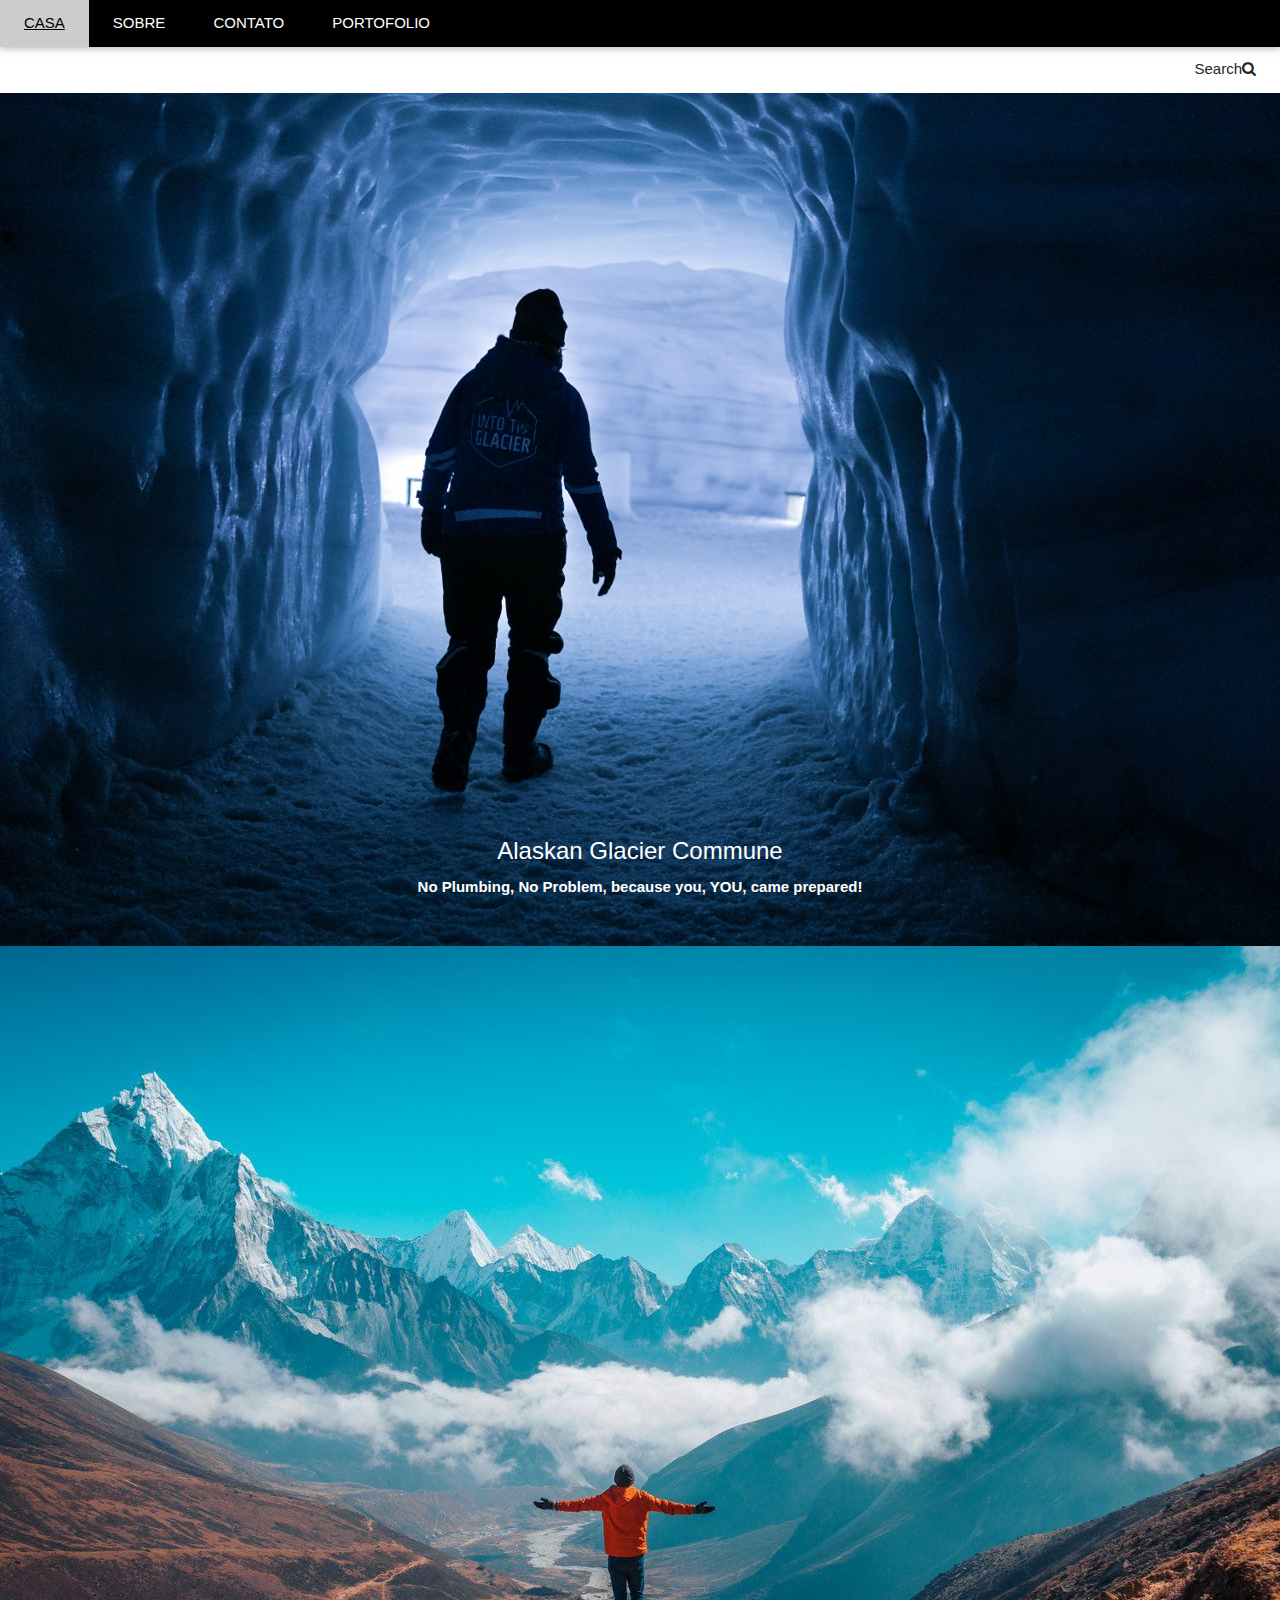
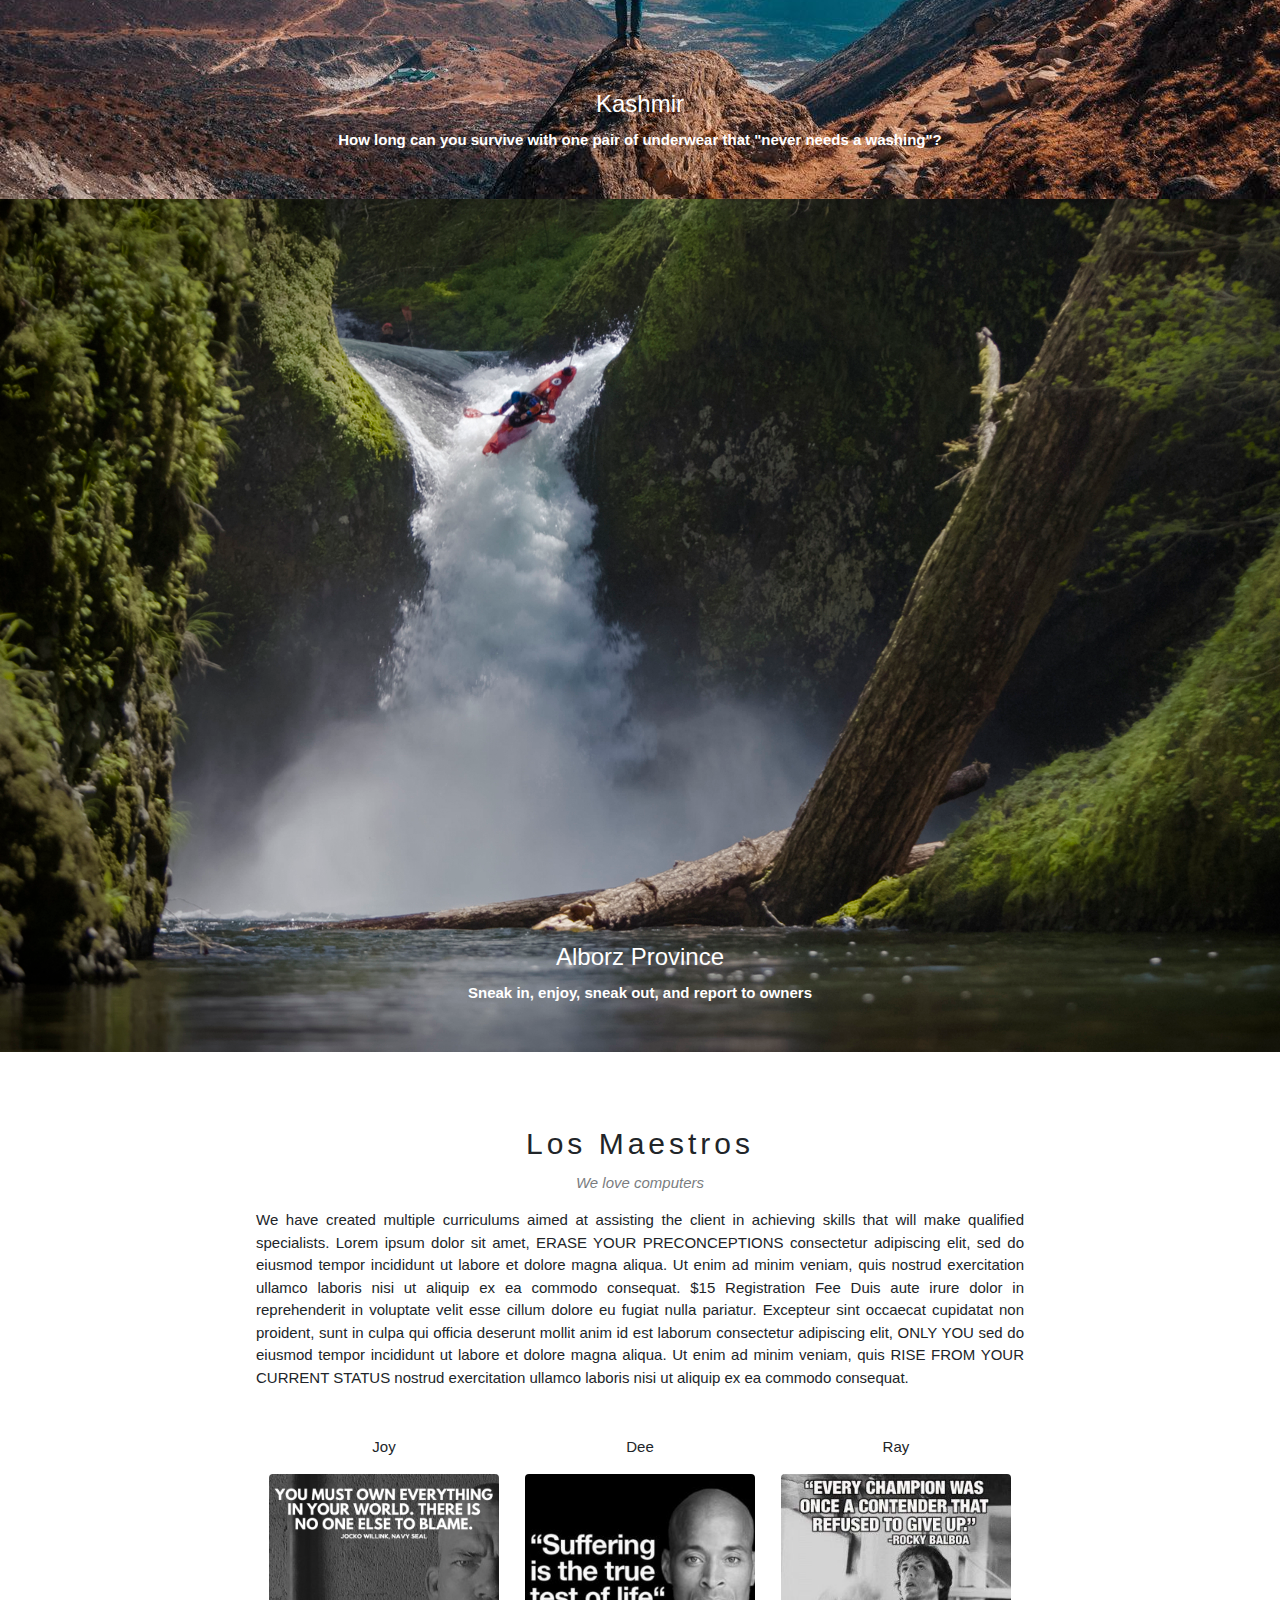
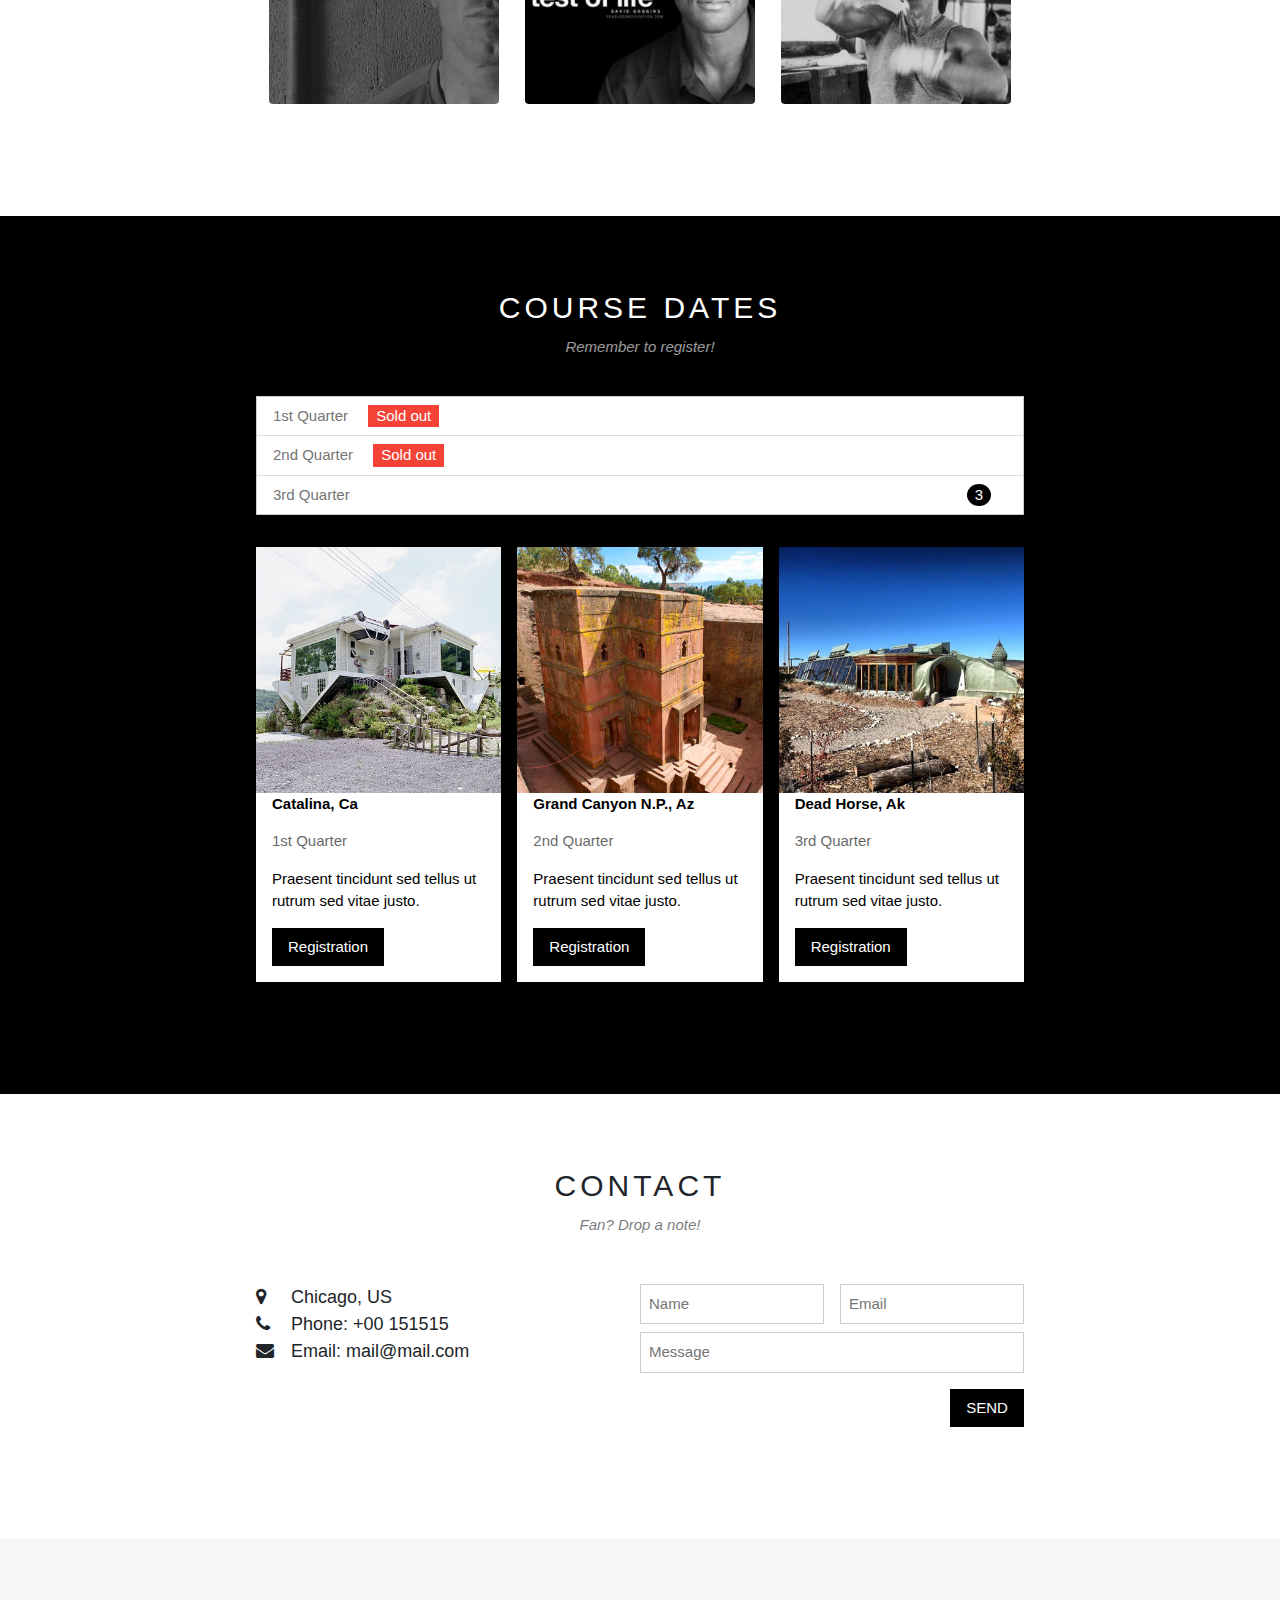
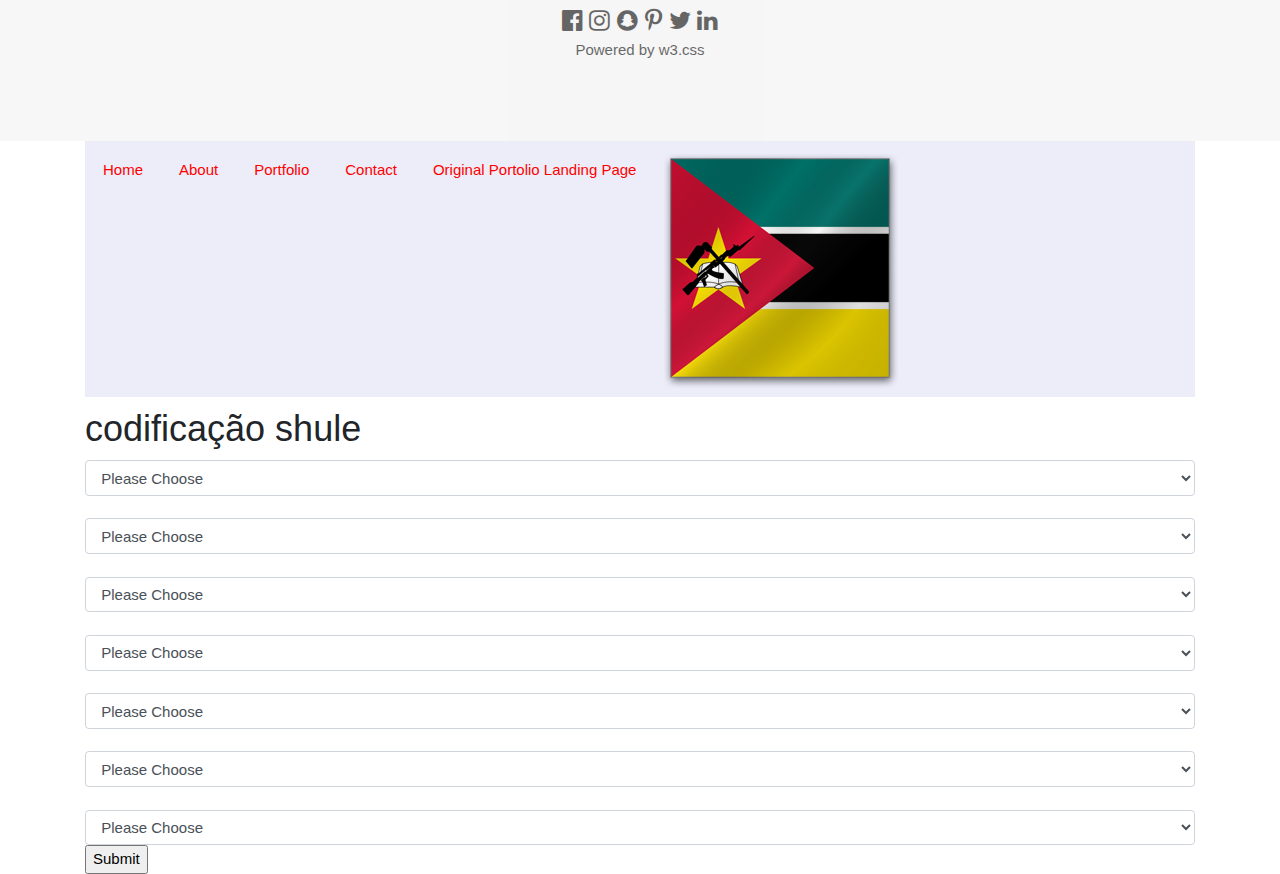
==== index.html @ 825027ac "Add images to img fodler and update index.html" ====
<!DOCTYPE html>
<html>
  <head>
    <meta charset="utf-8">
    <link href="css/bootstrap.css" rel="stylesheet" type="text/css">
    <link href="css/styles.css" rel="stylesheet" type="text/css">
    <link rel="stylesheet" href="https://www.w3schools.com/w3css/4/w3.css">
    <link rel="stylesheet" href="https://fonts.googleapis.com/css?family=Lato">
    <link rel="stylesheet" href="https://cdnjs.cloudflare.com/ajax/libs/font-awesome/4.7.0/css/font-awesome.min.css">
    <script src="js/jquery-3.4.1.js"></script>
    <script src="js/scripts.js" charset="utf-8"></script>
    <title>codificação</title>
  </head>
  <body>
<!-- Navbar -->
    <div class="w3-top">
      <div class="w3-bar w3-black w3-card">
        <a class="w3-bar-item w3-button w3-padding-large w3-hide-medium w3-hide-large w3-right" href="javascript:void(0)" onclick="myFunction()" title="Toggle Navigation Menu"><i class="fa fa-bars"></i></a>
        <a href="index.html" class="w3-bar-item w3-button w3-padding-large">CASA</a>
        <a href="about.html" class="w3-bar-item w3-button w3-padding-large w3-hide-small">SOBRE</a>
        <a href="contact.html" class="w3-bar-item w3-button w3-padding-large w3-hide-small">CONTATO</a>
        <a href="portfolio.html" class="w3-bar-item w3-button w3-padding-large w3-hide-small">PORTOFOLIO</a>
      </div>
    </div>
    <a href="enter something" class="w3-padding-large w3-hover-red w3-hide-small w3-right">Search<i class="fa fa-search"></i></a>
<!-- Navbar on small screens (remove the onclick attribute if you want the navbar to always show on top of the content when clicking on the links) -->
    <div id="navDemo" class="w3-bar-block w3-black w3-hide w3-hide-large w3-hide-medium w3-top" style="margin-top:46px">
      <a href="index.html" class="w3-bar-item w3-button w3-padding-large" onclick="myFunction()">Casa</a>
      <a href="about.html" class="w3-bar-item w3-button w3-padding-large" onclick="myFunction()">Sobre</a>
      <a href="contact.html" class="w3-bar-item w3-button w3-padding-large" onclick="myFunction()">Contato</a>
      <a href="portfolio.html" class="w3-bar-item w3-button w3-padding-large" onclick="myFunction()">Portfólio</a>
    </div>
<!-- Page content -->
    <div class="w3-content" style="max-width:2000px;margin-top:46px">
<!-- Automatic Slideshow Images -->
    <div class="mySlides w3-display-container w3-center">
      <img src="img/manInGlacier.jpg" style="width:100%">
      <div class="w3-display-bottommiddle w3-container w3-text-white w3-padding-32 w3-hide-small">
        <h3>Alaskan Glacier Commune</h3>
        <p><b>No Plumbing, No Problem, because you, YOU, came prepared!</b></p>
      </div>
    </div>
    <div class="mySlides w3-display-container w3-center">
      <img src="img/manOnMountain.jpg" style="width:100%">
      <div class="w3-display-bottommiddle w3-container w3-text-white w3-padding-32 w3-hide-small">
        <h3>Kashmir</h3>
        <p><b>How long can you survive with one pair of underwear that "never needs a washing"?</b></p>
      </div>
    </div>
    <div class="mySlides w3-display-container w3-center">
      <img src="img/manInWaterfall.jpg" style="width:100%">
      <div class="w3-display-bottommiddle w3-container w3-text-white w3-padding-32 w3-hide-small">
        <h3>Alborz Province</h3>
        <p><b>Sneak in, enjoy, sneak out, and report to owners</b></p>
      </div>
    </div>
  <!-- The Band Section -->
    <div class="w3-container w3-content w3-center w3-padding-64" style="max-width:800px" id="band">
      <h2 class="w3-wide">Los Maestros</h2>
      <p class="w3-opacity"><i>We love computers</i></p>
      <p class="w3-justify">We have created multiple curriculums aimed at assisting the client in achieving skills that will make qualified specialists. Lorem ipsum dolor sit amet, ERASE YOUR PRECONCEPTIONS consectetur adipiscing elit, sed do eiusmod tempor incididunt ut labore et dolore magna aliqua. Ut enim ad minim veniam, quis nostrud exercitation ullamco laboris nisi ut aliquip
      ex ea commodo consequat. $15 Registration Fee Duis aute irure dolor in reprehenderit in voluptate velit esse cillum dolore eu fugiat nulla pariatur. Excepteur sint occaecat cupidatat non proident, sunt in culpa qui officia deserunt mollit anim id est laborum consectetur
      adipiscing elit, ONLY YOU sed do eiusmod tempor incididunt ut labore et dolore magna aliqua. Ut enim ad minim veniam, quis RISE FROM YOUR CURRENT STATUS nostrud exercitation ullamco laboris nisi ut aliquip ex ea commodo consequat.</p>
      <div class="w3-row w3-padding-32">
        <div class="w3-third">
          <p>Joy</p>
          <img src="img/J1.png" class="w3-round w3-margin-bottom" alt="Random Name" style="width:90%">
        </div>
        <div class="w3-third">
          <p>Dee</p>
          <img src="img/d1.jpg
          " class="w3-round w3-margin-bottom" alt="Random Name" style="width:90%">
        </div>
        <div class="w3-third">
          <p>Ray</p>
          <img src="img/r1.jpg" class="w3-round" alt="Random Name" style="width:90%">
        </div>
      </div>
    </div>
  <!-- The Course Section -->
    <div class="w3-black" id="tour">
      <div class="w3-container w3-content w3-padding-64" style="max-width:800px">
        <h2 class="w3-wide w3-center">COURSE DATES</h2>
        <p class="w3-opacity w3-center"><i>Remember to register!</i></p><br>
        <ul class="w3-ul w3-border w3-white w3-text-grey">
          <li class="w3-padding">1st Quarter <span class="w3-tag w3-red w3-margin-left">Sold out</span></li>
          <li class="w3-padding">2nd Quarter <span class="w3-tag w3-red w3-margin-left">Sold out</span></li>
          <li class="w3-padding">3rd Quarter <span class="w3-badge w3-right w3-margin-right">3</span></li>
        </ul>
        <div class="w3-row-padding w3-padding-32" style="margin:0 -16px">
          <div class="w3-third w3-margin-bottom">
            <img src="img/P2.jpg" alt="New York" style="width:100%" class="w3-hover-opacity">
            <div class="w3-container w3-white">
              <p><b>Catalina, Ca</b></p>
              <p class="w3-opacity">1st Quarter</p>
              <p>Praesent tincidunt sed tellus ut rutrum sed vitae justo.</p>
              <button class="w3-button w3-black w3-margin-bottom" onclick="document.getElementById('ticketModal').style.display='block'">Registration</button>
            </div>
          </div>
          <div class="w3-third w3-margin-bottom">
            <img src="img/e1.jpg" alt="Paris" style="width:100%" class="w3-hover-opacity">
            <div class="w3-container w3-white">
              <p><b>Grand Canyon N.P., Az</b></p>
              <p class="w3-opacity">2nd Quarter</p>
              <p>Praesent tincidunt sed tellus ut rutrum sed vitae justo.</p>
              <button class="w3-button w3-black w3-margin-bottom" onclick="document.getElementById('ticketModal').style.display='block'">Registration</button>
            </div>
          </div>
          <div class="w3-third w3-margin-bottom">
            <img src="img/e2.jpg" alt="San Francisco" style="width:100%" class="w3-hover-opacity">
            <div class="w3-container w3-white">
              <p><b>Dead Horse, Ak</b></p>
              <p class="w3-opacity">3rd Quarter</p>
              <p>Praesent tincidunt sed tellus ut rutrum sed vitae justo.</p>
              <button class="w3-button w3-black w3-margin-bottom" onclick="document.getElementById('ticketModal').style.display='block'">Registration</button>
            </div>
          </div>
        </div>
      </div>
    </div>
  <!-- Ticket Modal -->
    <div id="ticketModal" class="w3-modal">
      <div class="w3-modal-content w3-animate-top w3-card-4">
        <header class="w3-container w3-teal w3-center w3-padding-32">
          <span onclick="document.getElementById('ticketModal').style.display='none'"
         class="w3-button w3-teal w3-xlarge w3-display-topright">×</span>
          <h2 class="w3-wide"><i class="fa fa-suitcase w3-margin-right"></i>Tickets</h2>
        </header>
        <div class="w3-container">
          <p><label><i class="fa fa-shopping-cart"></i> Tickets, $15 per person</label></p>
          <input class="w3-input w3-border" type="text" placeholder="How many?">
          <p><label><i class="fa fa-user"></i> Send To</label></p>
          <input class="w3-input w3-border" type="text" placeholder="Enter email">
          <button class="w3-button w3-block w3-teal w3-padding-16 w3-section w3-right">PAY <i class="fa fa-check"></i></button>
          <button class="w3-button w3-red w3-section" onclick="document.getElementById('ticketModal').style.display='none'">Close <i class="fa fa-remove"></i></button>
          <p class="w3-right">Need <a href="#" class="w3-text-blue">help?</a></p>
        </div>
      </div>
    </div>
  <!-- The Contact Section -->
    <div class="w3-container w3-content w3-padding-64" style="max-width:800px" id="contact">
      <h2 class="w3-wide w3-center">CONTACT</h2>
      <p class="w3-opacity w3-center"><i>Fan? Drop a note!</i></p>
      <div class="w3-row w3-padding-32">
        <div class="w3-col m6 w3-large w3-margin-bottom">
          <i class="fa fa-map-marker" style="width:30px"></i> Chicago, US<br>
          <i class="fa fa-phone" style="width:30px"></i> Phone: +00 151515<br>
          <i class="fa fa-envelope" style="width:30px"> </i> Email: mail@mail.com<br>
        </div>
          <div class="w3-col m6">
            <form action="/action_page.php" target="_blank">
              <div class="w3-row-padding" style="margin:0 -16px 8px -16px">
                <div class="w3-half">
                  <input class="w3-input w3-border" type="text" placeholder="Name" required name="Name">
                </div>
                <div class="w3-half">
                  <input class="w3-input w3-border" type="text" placeholder="Email" required name="Email">
                </div>
              </div>
              <input class="w3-input w3-border" type="text" placeholder="Message" required name="Message">
              <button class="w3-button w3-black w3-section w3-right" type="submit">SEND</button>
            </form>
          </div>
        </div>
      </div>
    </div>
  </body>
</html>
<!-- End Page Content -->
<!-- Footer -->
  <footer class="w3-container w3-padding-64 w3-center w3-opacity w3-light-grey w3-xlarge">
    <i class="fa fa-facebook-official w3-hover-opacity"></i>
    <i class="fa fa-instagram w3-hover-opacity"></i>
    <i class="fa fa-snapchat w3-hover-opacity"></i>
    <i class="fa fa-pinterest-p w3-hover-opacity"></i>
    <i class="fa fa-twitter w3-hover-opacity"></i>
    <i class="fa fa-linkedin w3-hover-opacity"></i>
    <p class="w3-medium">Powered by <a href="https://www.w3schools.com/w3css/default.asp" target="_blank">w3.css</a></p>
  </footer>

    <div class="container">
      <div id="navbar">
        <img id="navBarIcon"src="img/flagicon.png" alt="">
        <a href="index.html">Home</a>
        <a href="about.html">About</a>
        <a href="portfolio.html">Portfolio</a>
        <a href="contact.html">Contact</a>
        <a href="https://eggthecat.github.io/Portfolio-Landing-Page/">Original Portolio Landing Page</a>
      </div>
      <header>
        <h1>codificação shule</h1>
      </header>
      <form id="dating" action="index.html" method="post">
        <select class="form-control" id="office">
          <option value="0">Please Choose</option>
          <option value="1">Paper and Pen</option>
          <option value="2">Typewriter</option>
          <option value="3">PC</option>
          <option value="4">Apple</option>
        </select>
        <br>
        <select class="form-control" id="beverage">
          <option value="0">Please Choose</option>
          <option value="1">Tap</option>
          <option value="2">Filtered</option>
          <option value="3">Bottled</option>
          <option value="4">Sparkling</option>
        </select>
        <br>
        <select class="form-control" id="pet">
          <option value="0">Please Choose</option>
          <option value="1">Nothing</option>
          <option value="2">Fish</option>
          <option value="3">Dog</option>
          <option value="4">Cat</option>
        </select>
        <br>
        <select class="form-control" id="wakeUp">
          <option value="0">Please Choose</option>
          <option value="1">4 am</option>
          <option value="2">6 am</option>
          <option value="3">8 am</option>
          <option value="4">10 am</option>
        </select>
        <br>
        <select class="form-control" id="pampering">
          <option value="0">Please Choose</option>
          <option value="1">Nothing</option>
          <option value="2">Foam Roller</option>
          <option value="3">Friendly Massage</option>
          <option value="4">Daily Spa Treatment</option>
        </select>
        <br>
        <select class="form-control" id="transport">
          <option value="0">Please Choose</option>
          <option value="1">Walk</option>
          <option value="2">Bus</option>
          <option value="3">Bike</option>
          <option value="4">Sports Car</option>
        </select>
        <br>
        <select class="form-control" id="feet">
          <option value="0">Please Choose</option>
          <option value="1">barefoot</option>
          <option value="2">sandals</option>
          <option value="3">sneakers</option>
          <option value="4">snake skins</option>
        </select>
         <input type="submit" value="Submit">
      </form>
    </div>
  </body>
</html>
---- css/styles.css ----
#navbar {
  overflow: hidden;
  background-color: #ECEDF9;
  margin: 0px;
  padding: 0px;
}

#navbar a  {
  float: left;
  display: block;
  color: red;
  text-align: center;
  padding: 18px;
  text-decoration: none;
}
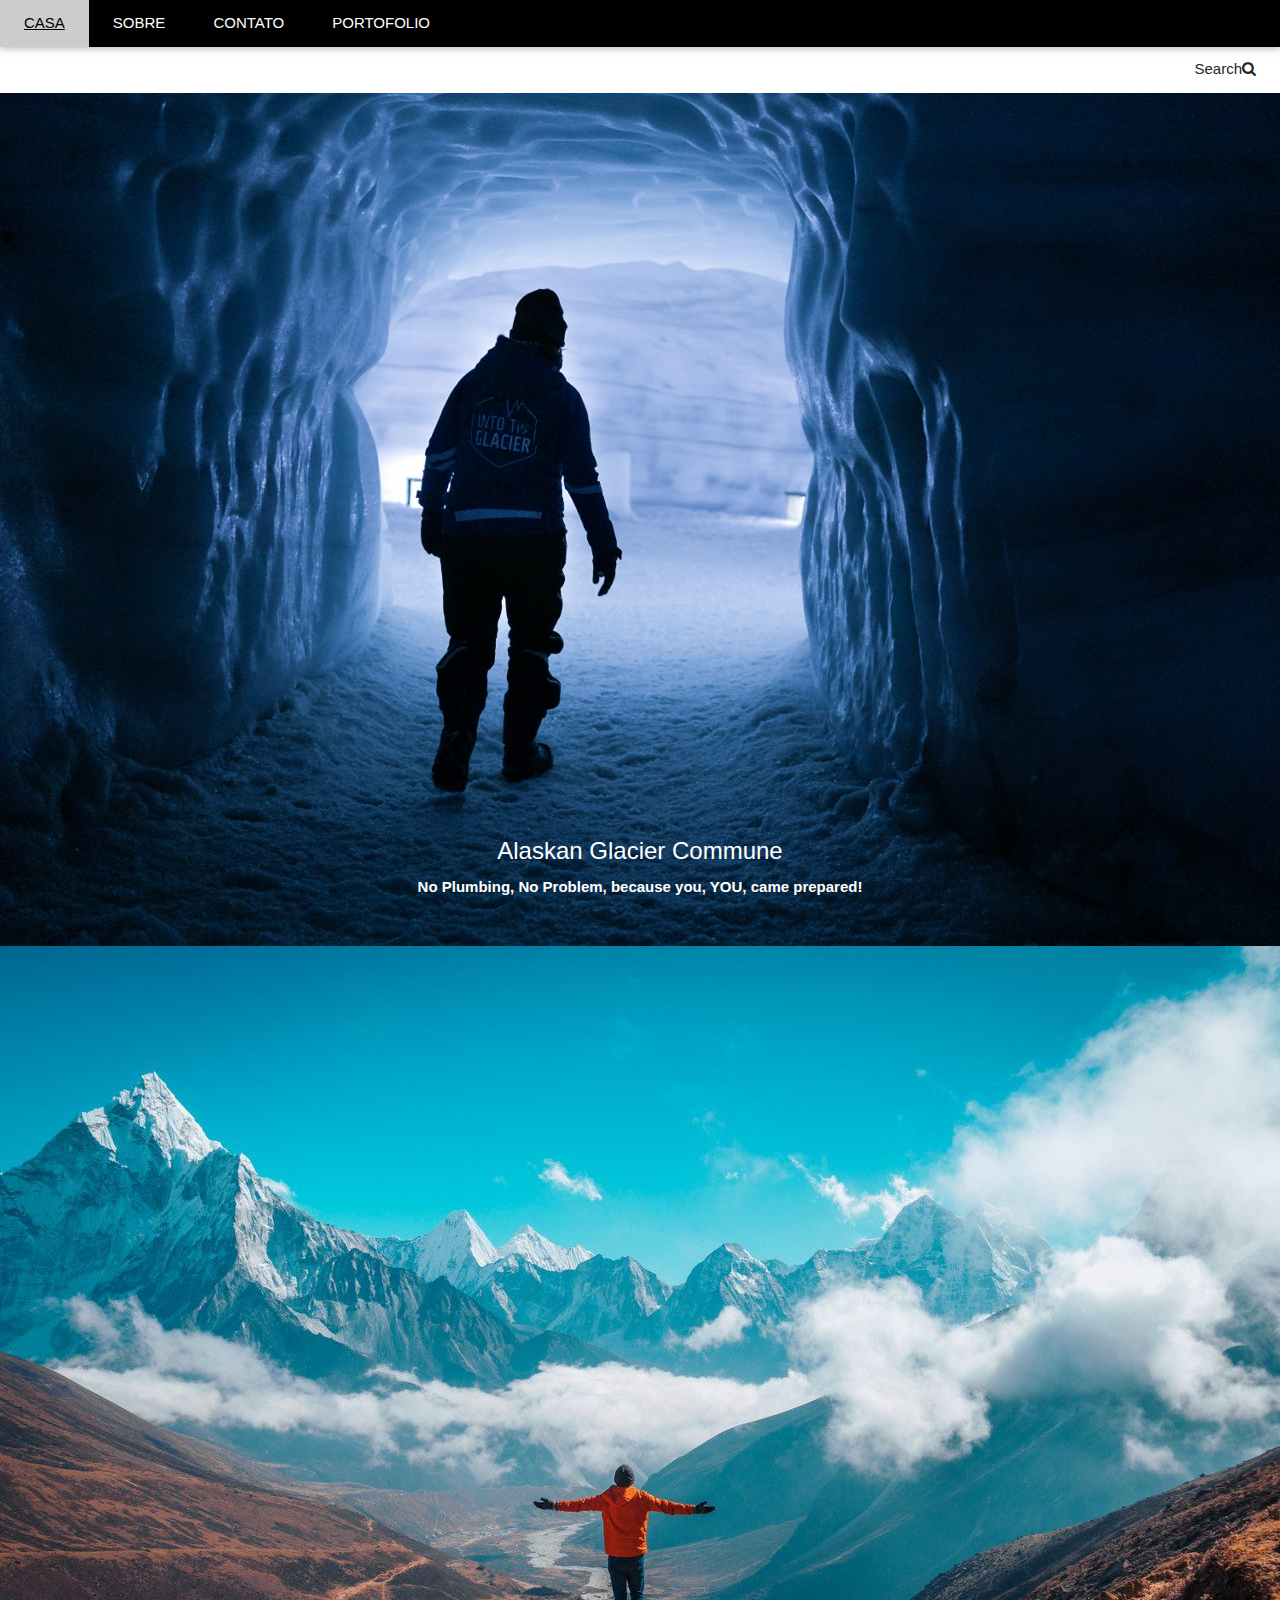
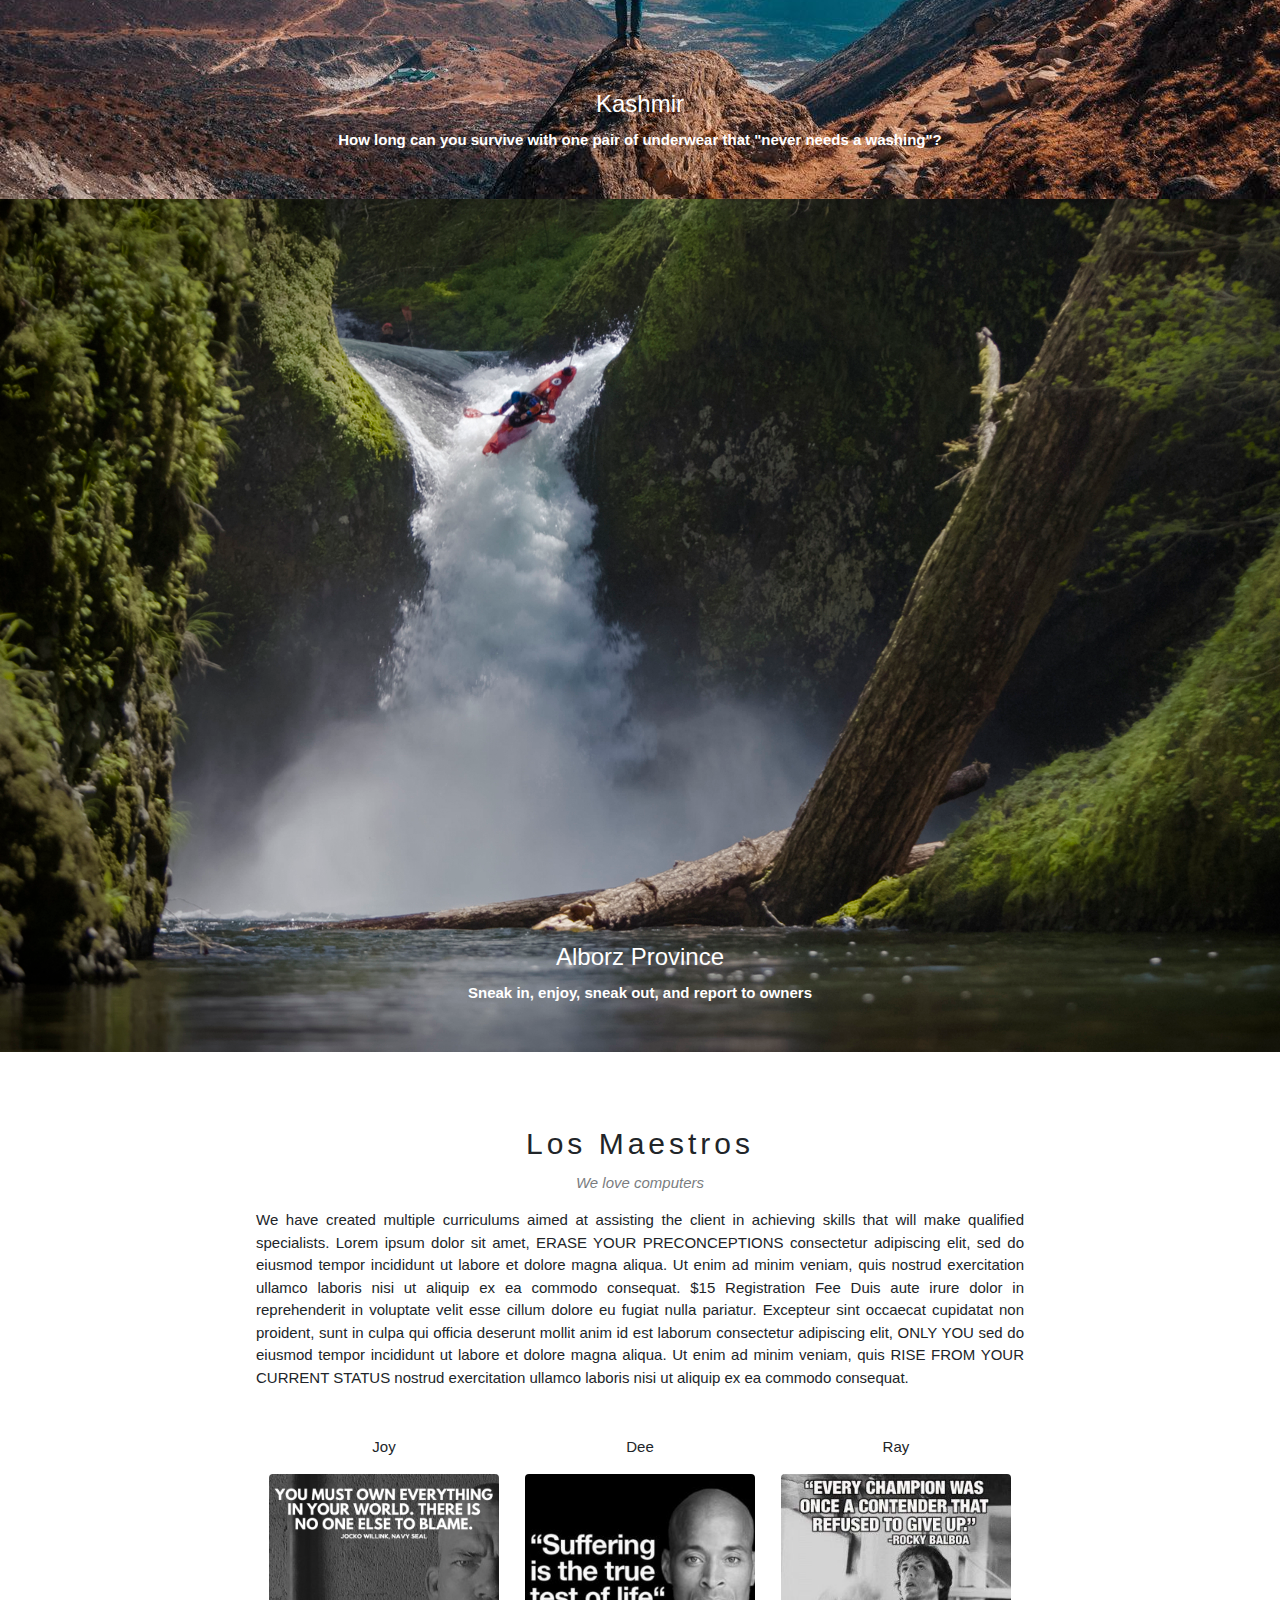
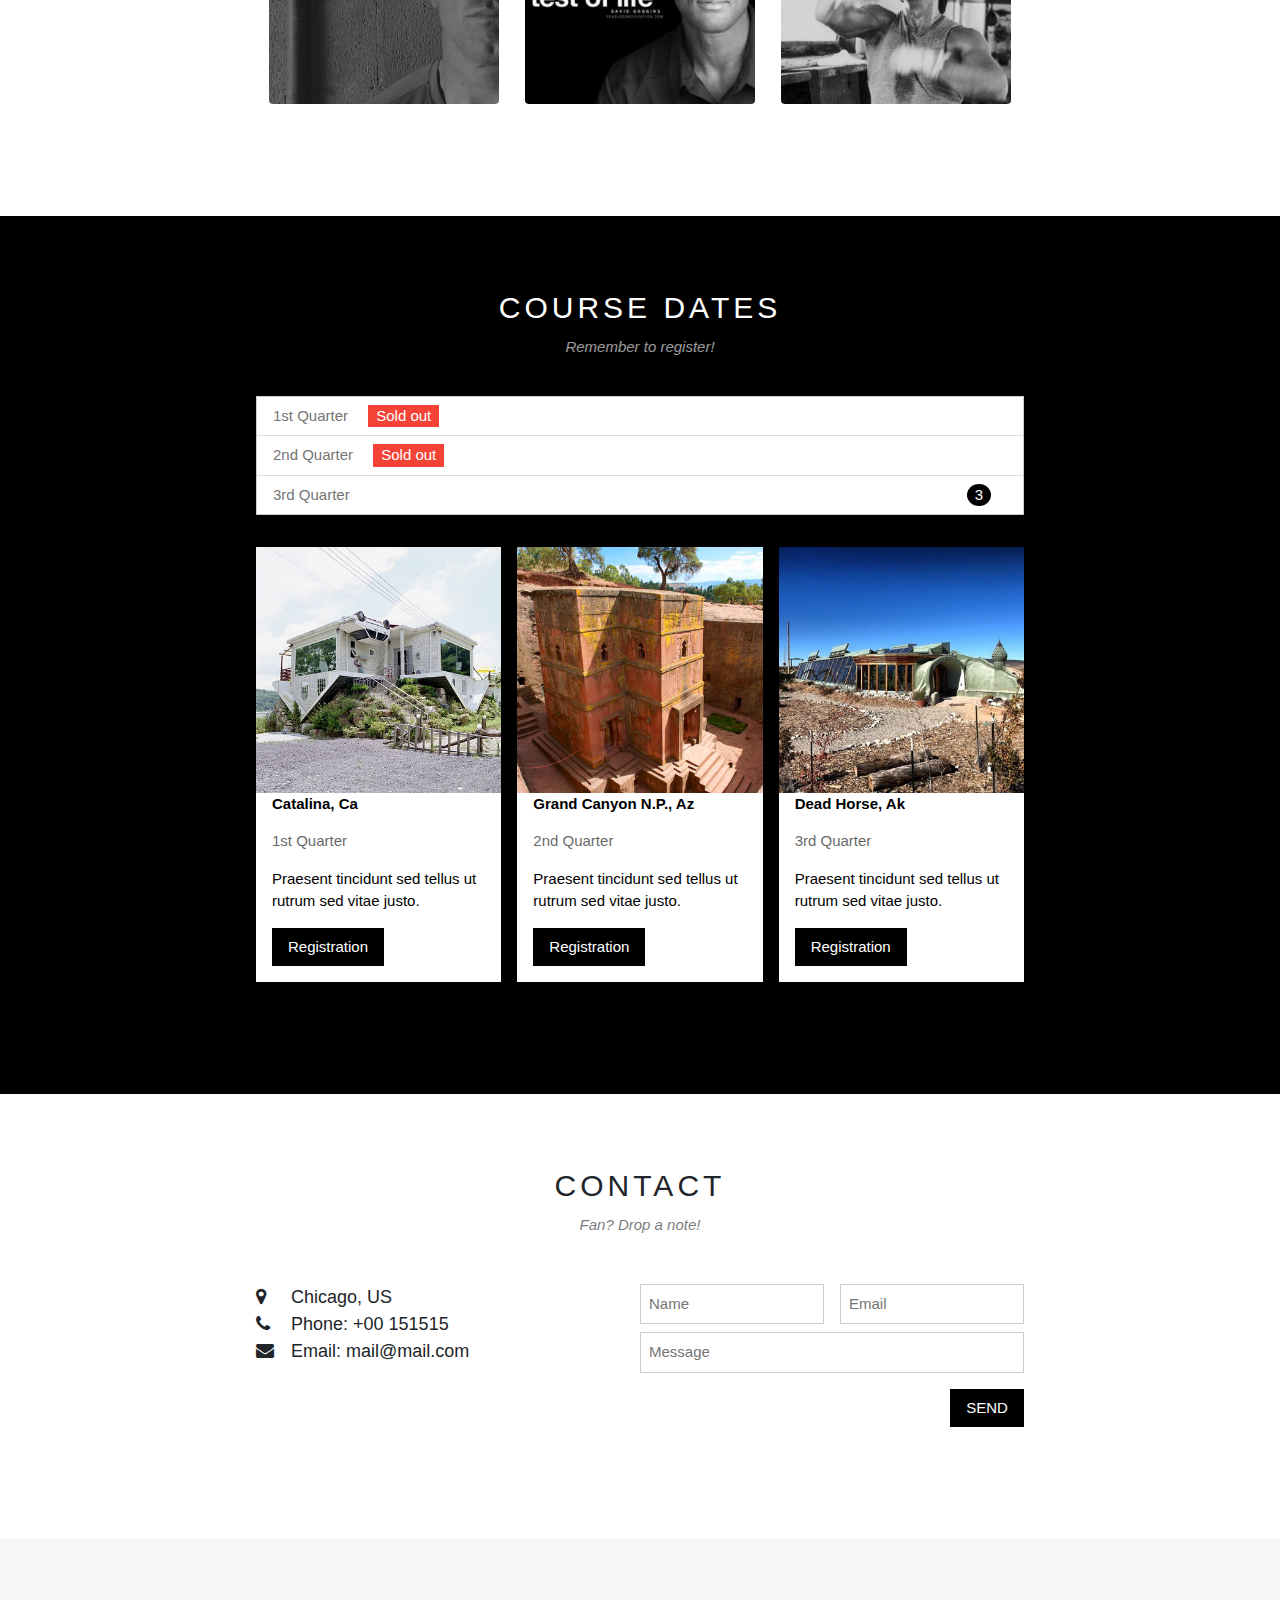
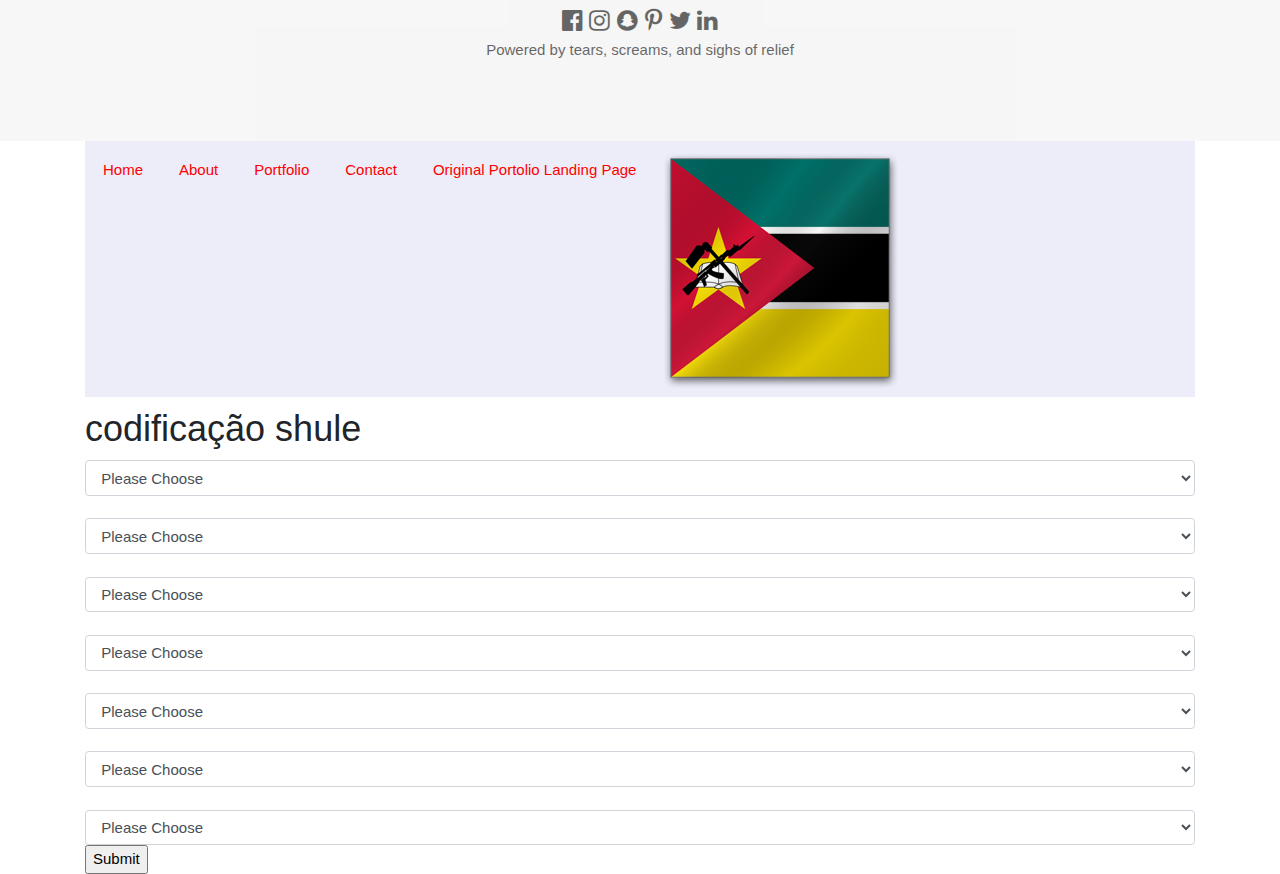
==== commit 4983b1ad: "Add html link to index.html" ====
--- a/index.html
+++ b/index.html
@@ -175,7 +175,7 @@
     <i class="fa fa-pinterest-p w3-hover-opacity"></i>
     <i class="fa fa-twitter w3-hover-opacity"></i>
     <i class="fa fa-linkedin w3-hover-opacity"></i>
-    <p class="w3-medium">Powered by <a href="https://www.w3schools.com/w3css/default.asp" target="_blank">w3.css</a></p>
+    <p class="w3-medium">Powered by <a href="https://www.youtube.com/channel/UCj6VfZEQTxX8Tp2My5L9Ykw" target="_blank">tears, screams, and sighs of relief</a></p>
   </footer>
 
     <div class="container">
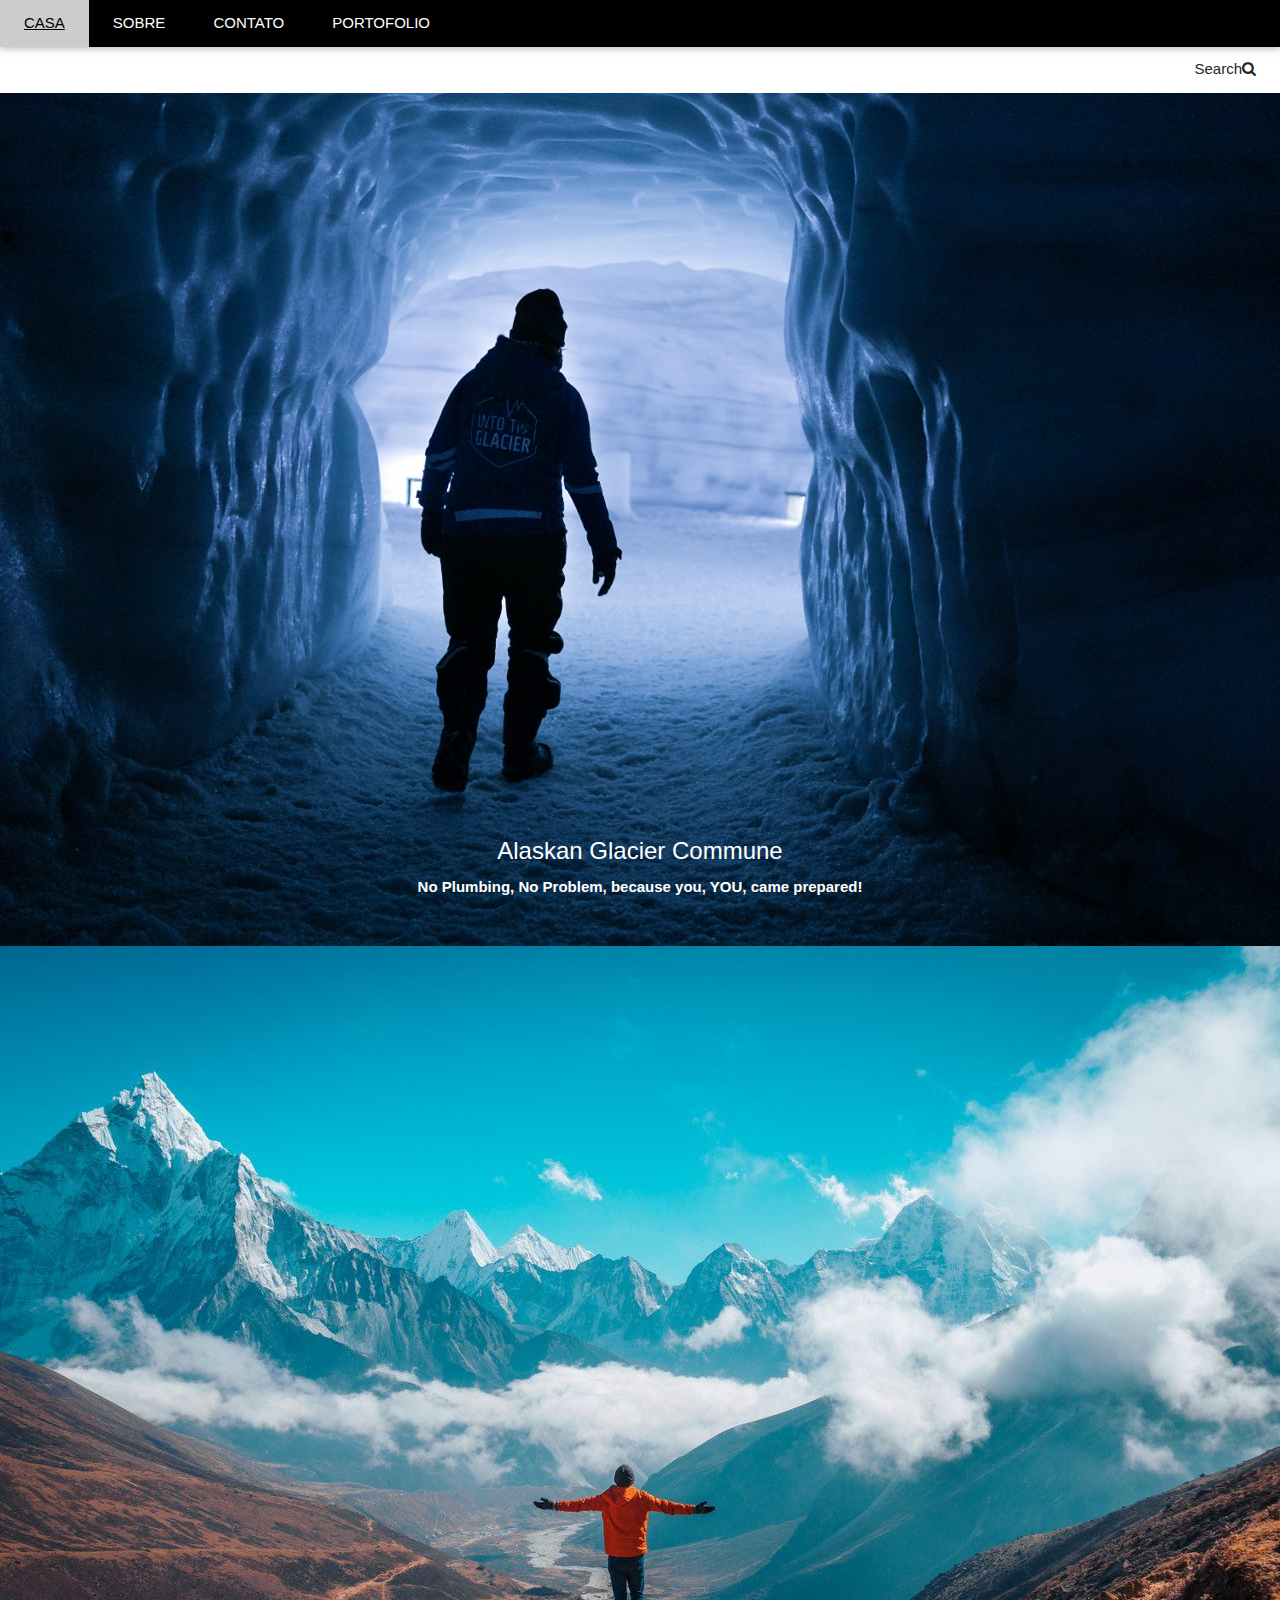
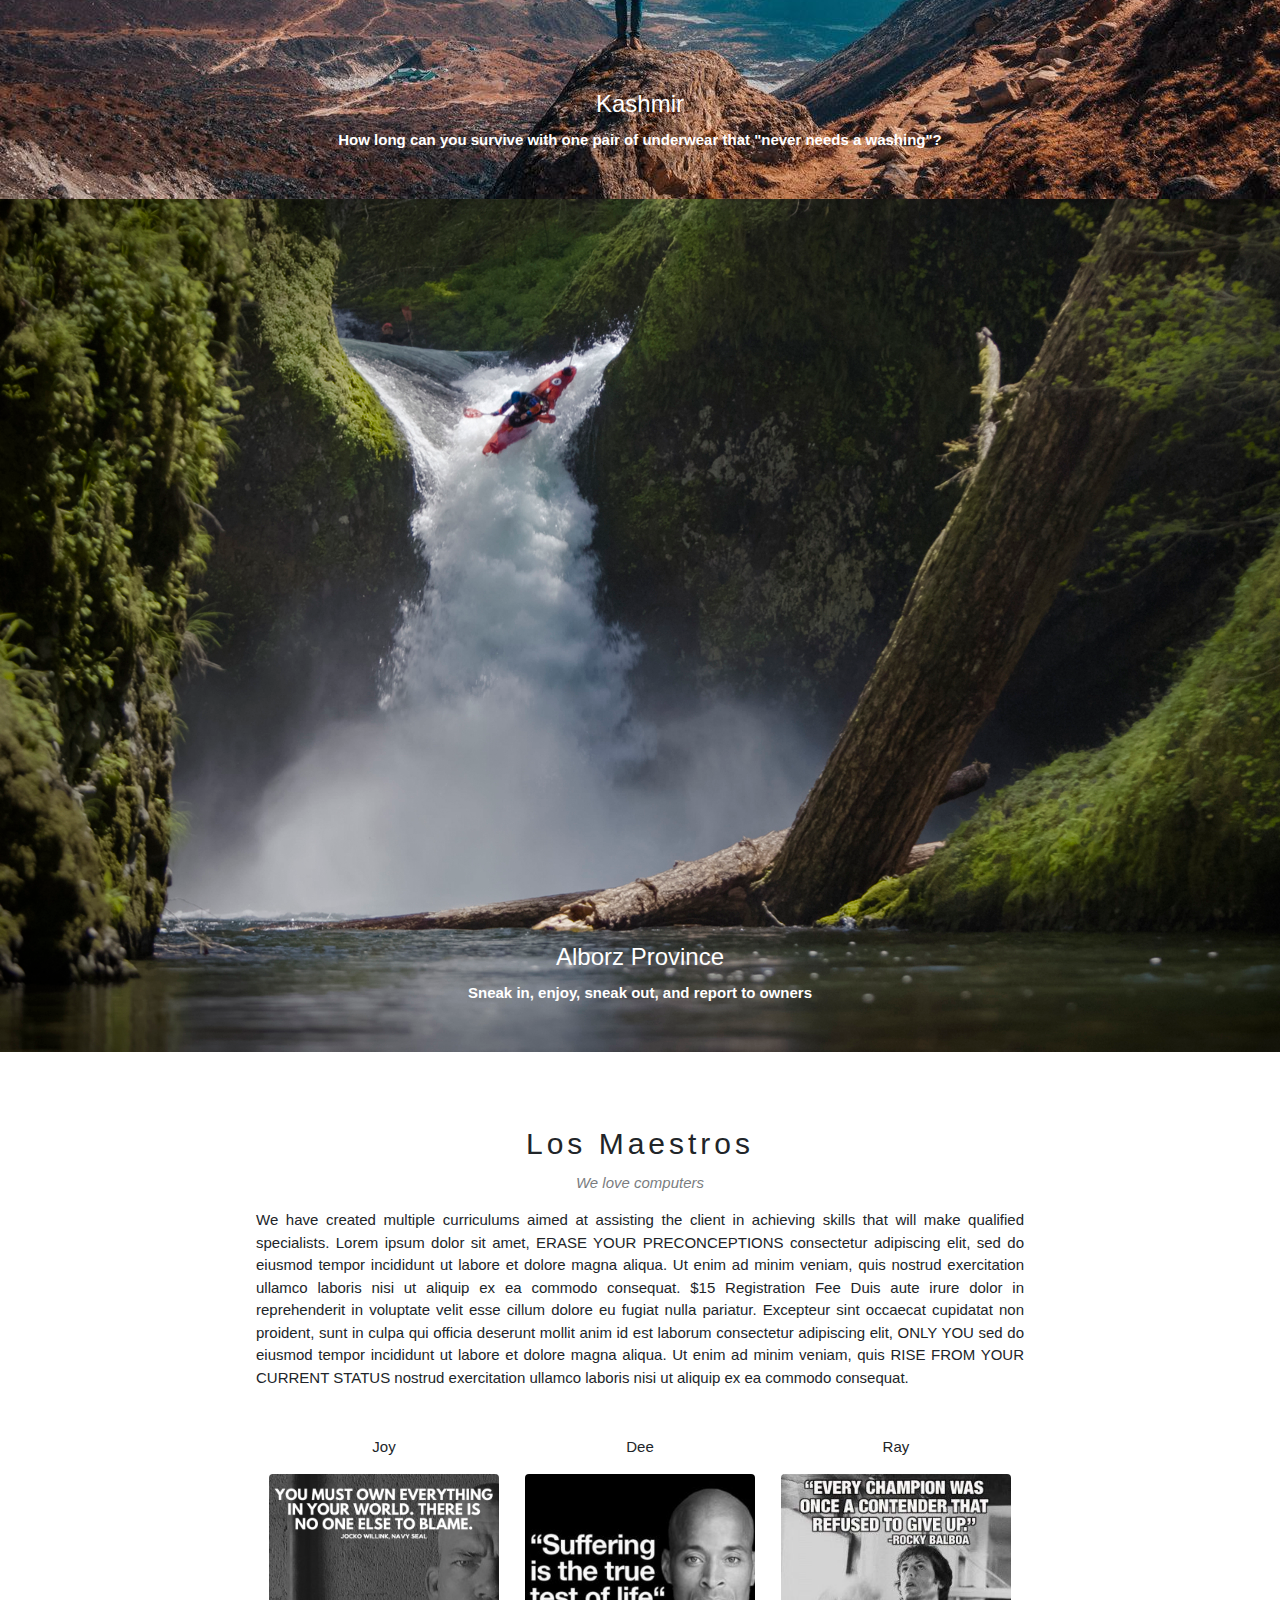
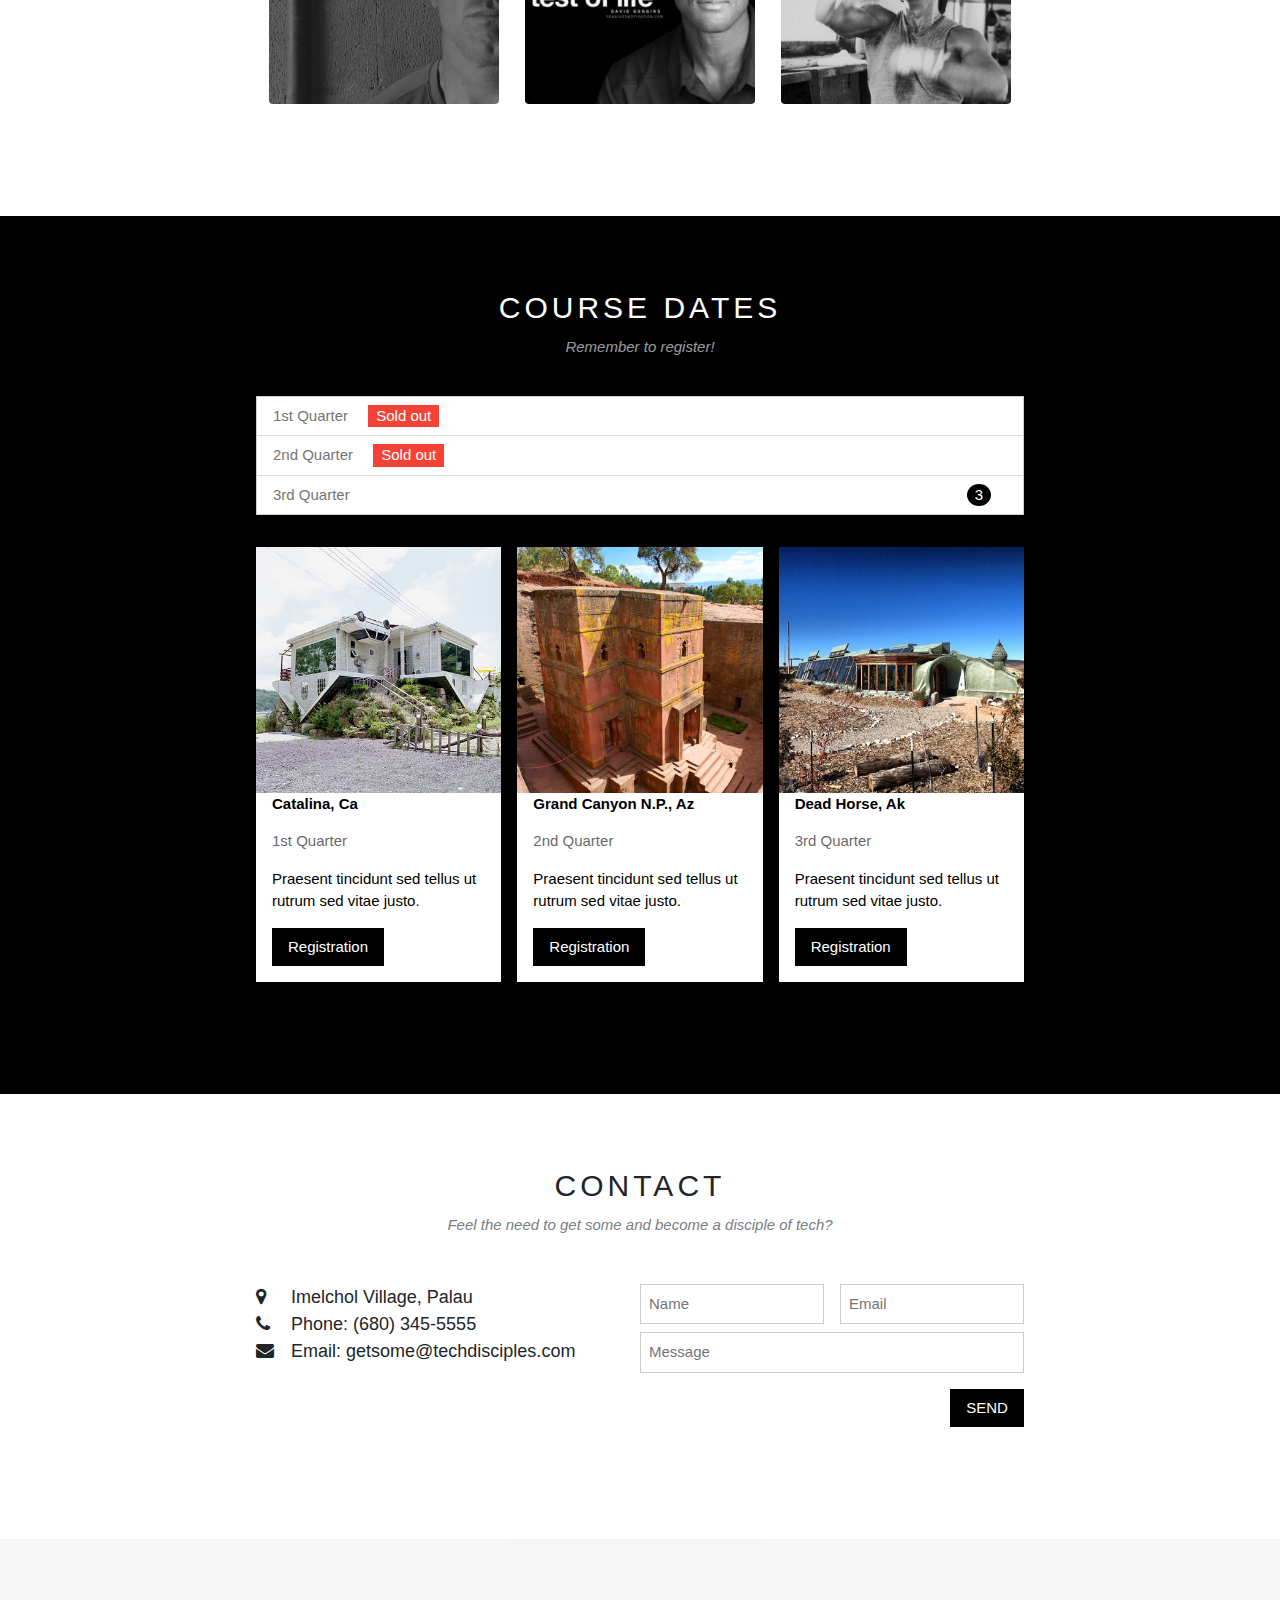
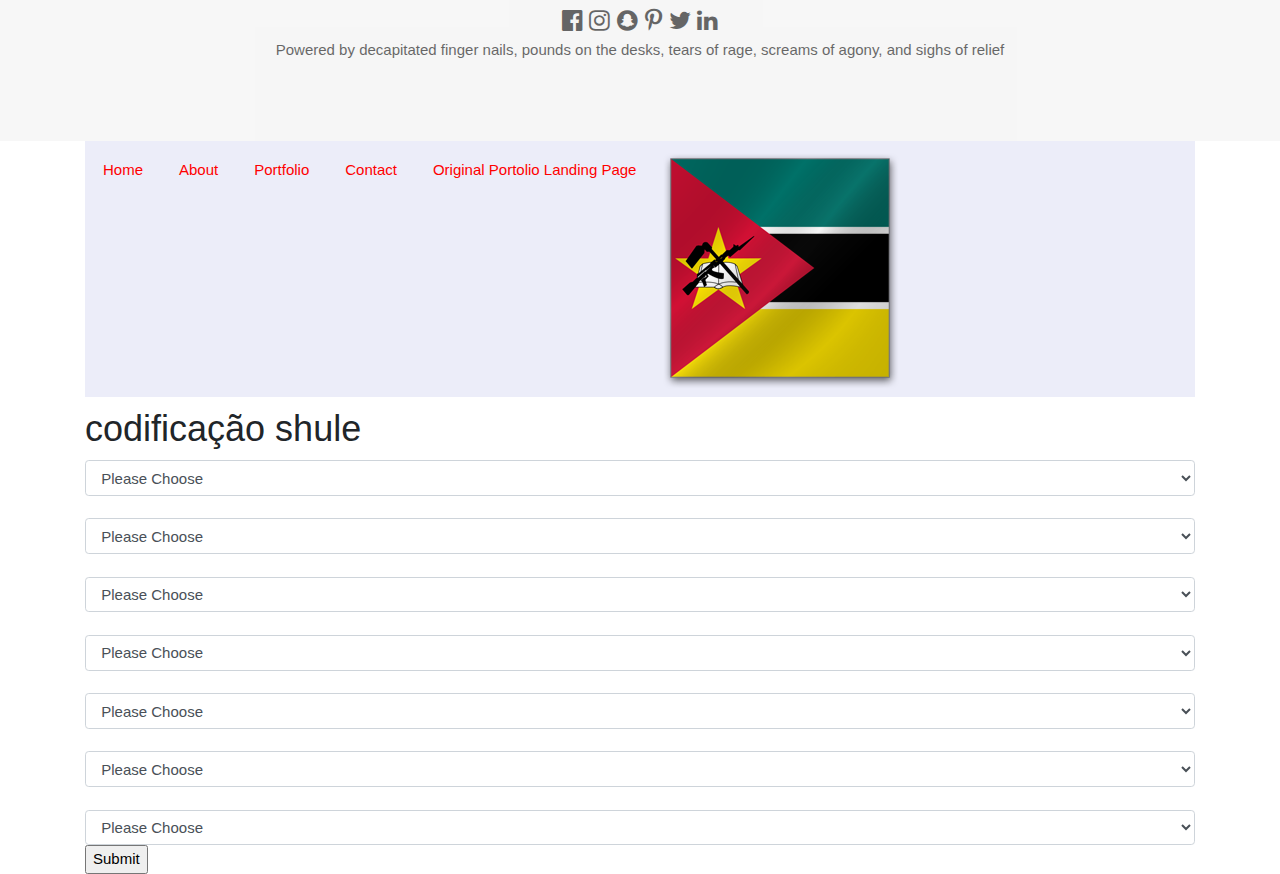
==== commit f15da517: "Add footer info to index.html" ====
--- a/index.html
+++ b/index.html
@@ -140,12 +140,12 @@
   <!-- The Contact Section -->
     <div class="w3-container w3-content w3-padding-64" style="max-width:800px" id="contact">
       <h2 class="w3-wide w3-center">CONTACT</h2>
-      <p class="w3-opacity w3-center"><i>Fan? Drop a note!</i></p>
+      <p class="w3-opacity w3-center"><i>Feel the need to get some and become a disciple of tech?</i></p>
       <div class="w3-row w3-padding-32">
         <div class="w3-col m6 w3-large w3-margin-bottom">
-          <i class="fa fa-map-marker" style="width:30px"></i> Chicago, US<br>
-          <i class="fa fa-phone" style="width:30px"></i> Phone: +00 151515<br>
-          <i class="fa fa-envelope" style="width:30px"> </i> Email: mail@mail.com<br>
+          <i class="fa fa-map-marker" style="width:30px"></i> Imelchol Village, Palau<br>
+          <i class="fa fa-phone" style="width:30px"></i> Phone: (680) 345-5555<br>
+          <i class="fa fa-envelope" style="width:30px"> </i> Email: getsome@techdisciples.com<br>
         </div>
           <div class="w3-col m6">
             <form action="/action_page.php" target="_blank">
@@ -175,7 +175,7 @@
     <i class="fa fa-pinterest-p w3-hover-opacity"></i>
     <i class="fa fa-twitter w3-hover-opacity"></i>
     <i class="fa fa-linkedin w3-hover-opacity"></i>
-    <p class="w3-medium">Powered by <a href="https://www.youtube.com/channel/UCj6VfZEQTxX8Tp2My5L9Ykw" target="_blank">tears, screams, and sighs of relief</a></p>
+    <p class="w3-medium">Powered by <a href="https://www.youtube.com/channel/UCj6VfZEQTxX8Tp2My5L9Ykw" target="_blank">decapitated finger nails, pounds on the desks, tears of rage, screams of agony, and sighs of relief</a></p>
   </footer>
 
     <div class="container">
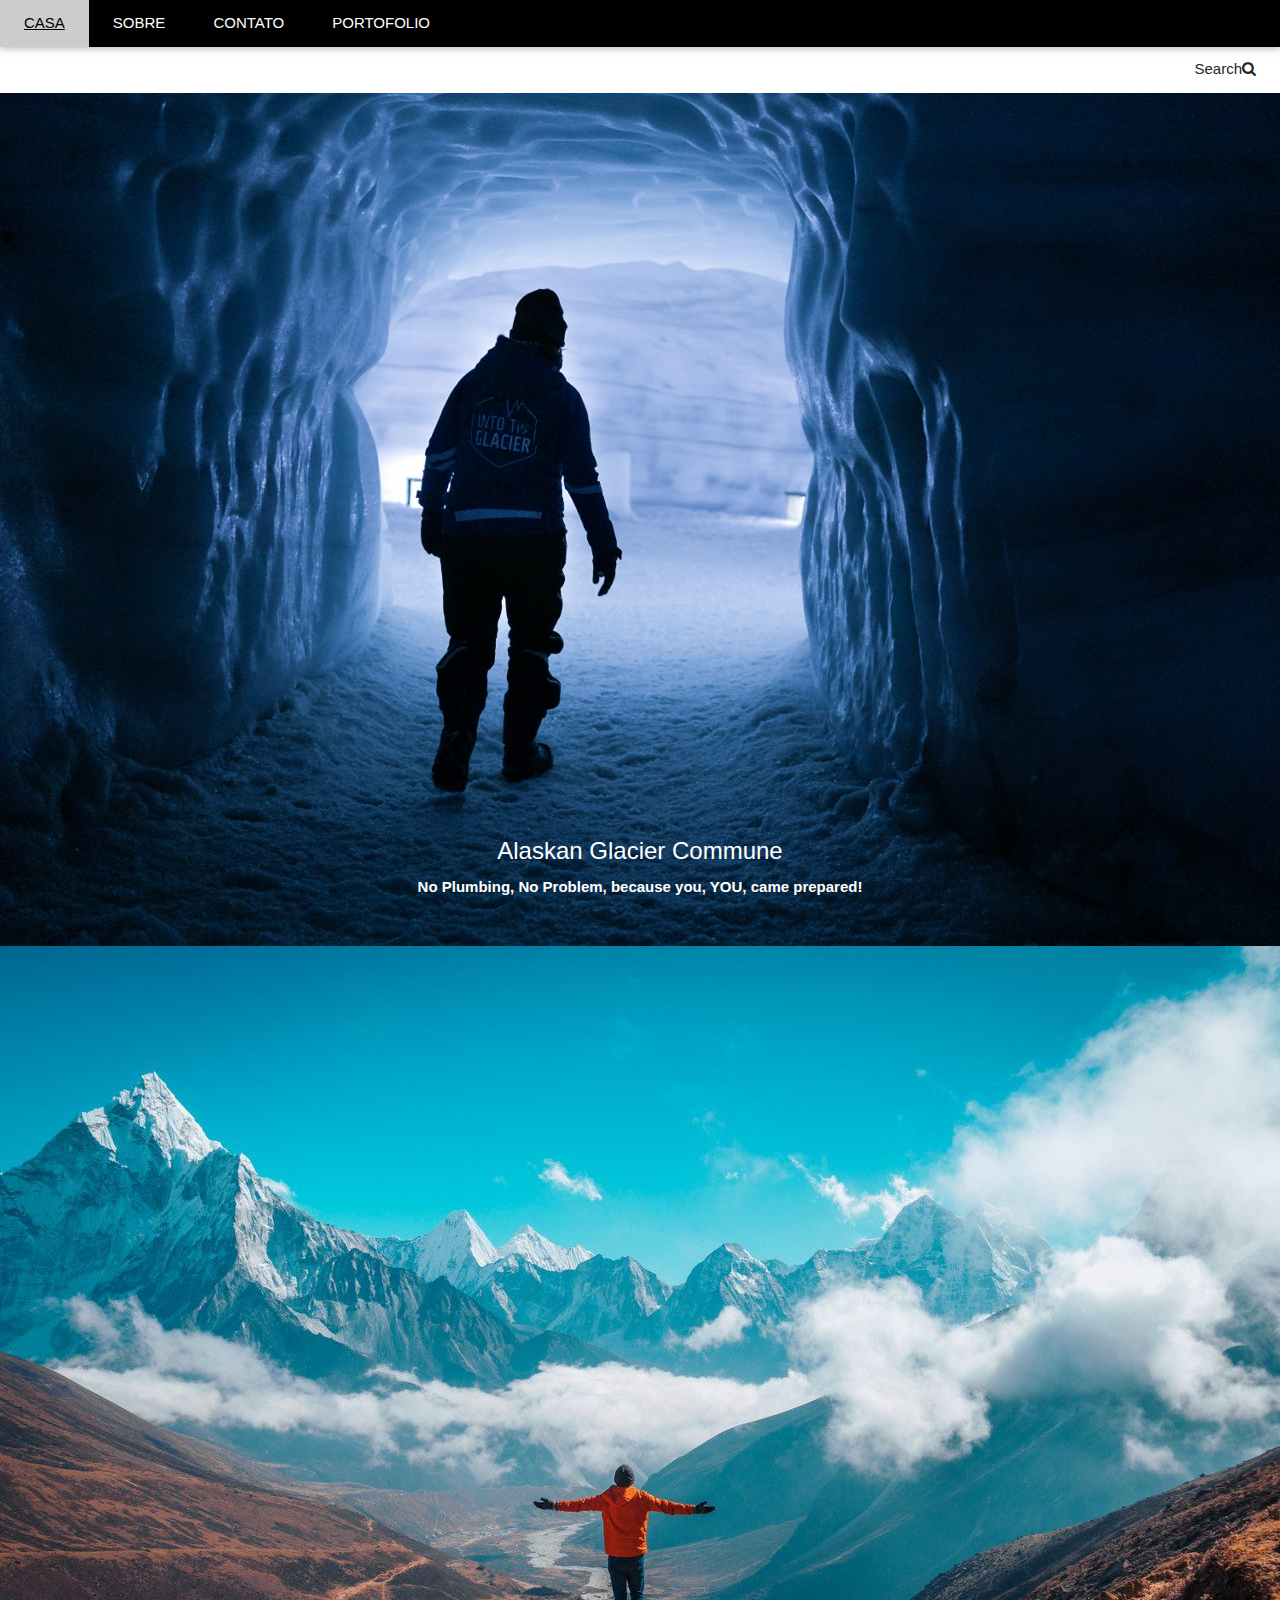
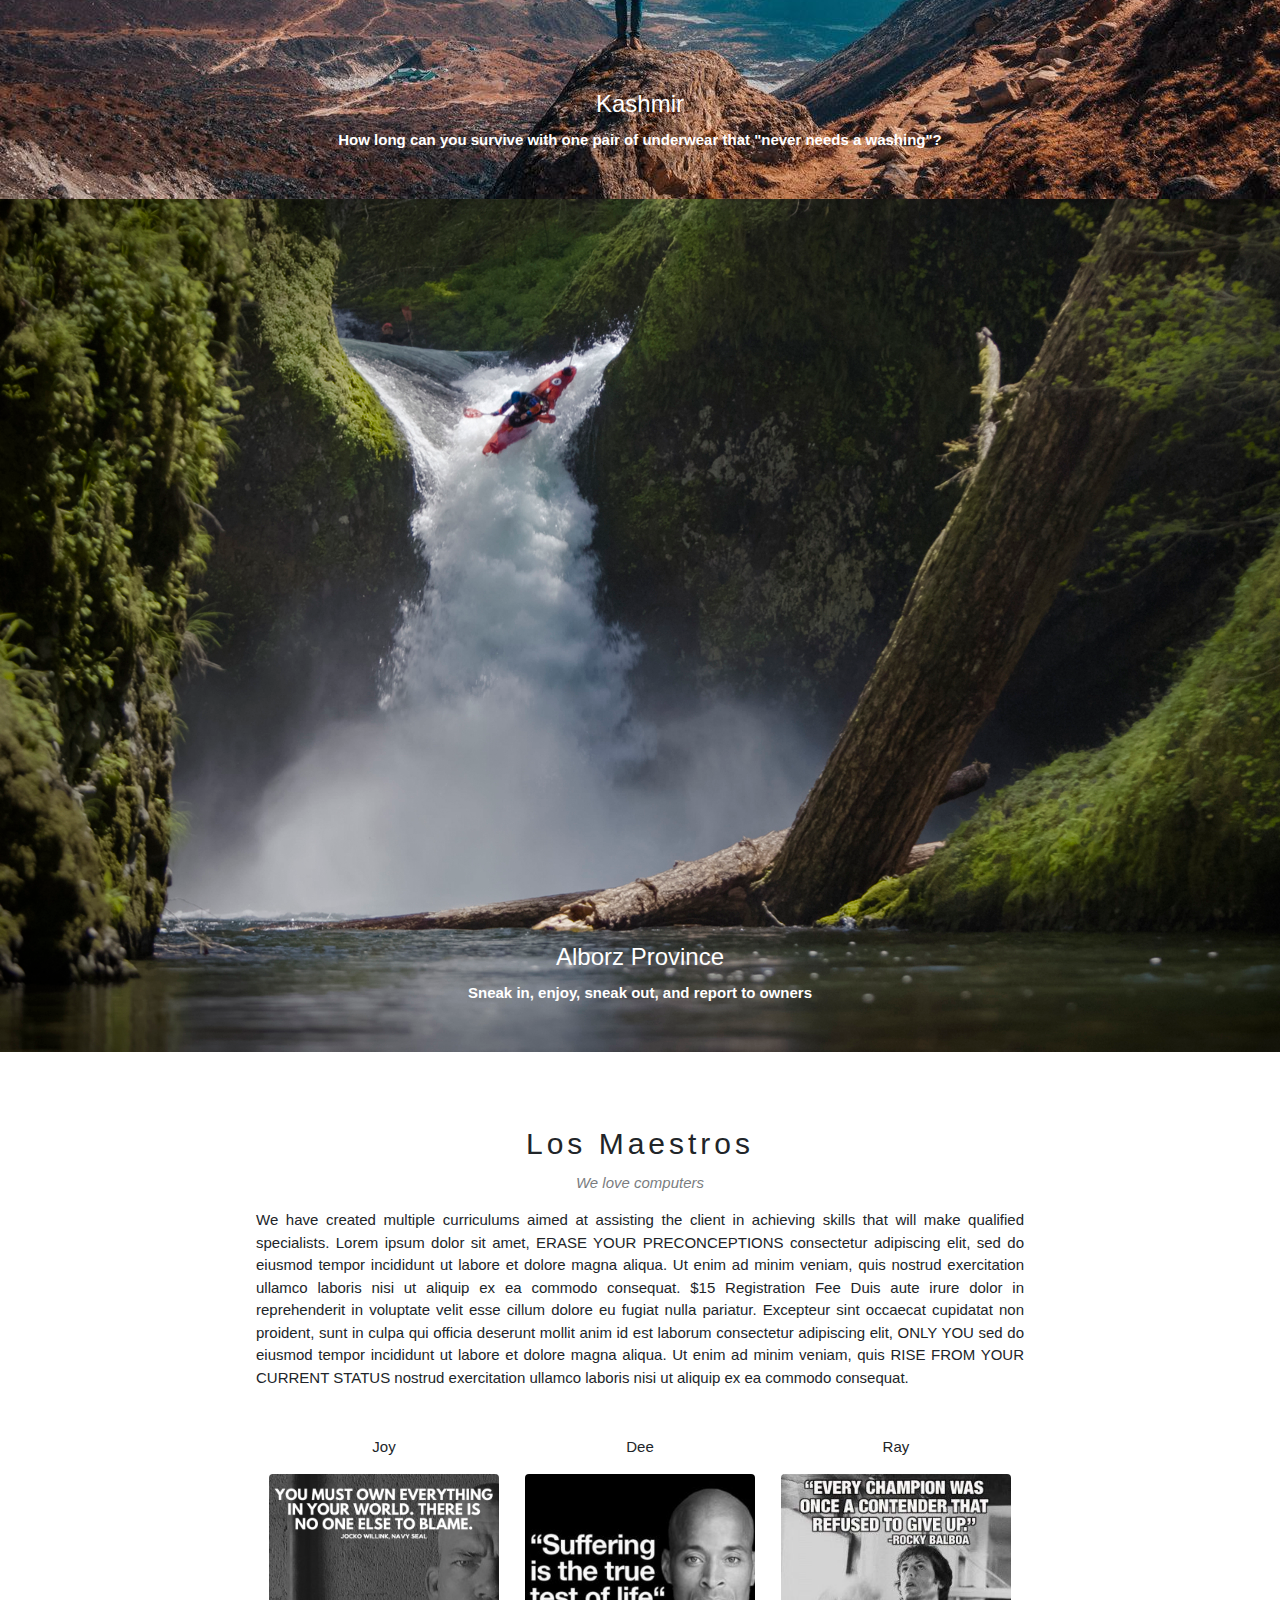
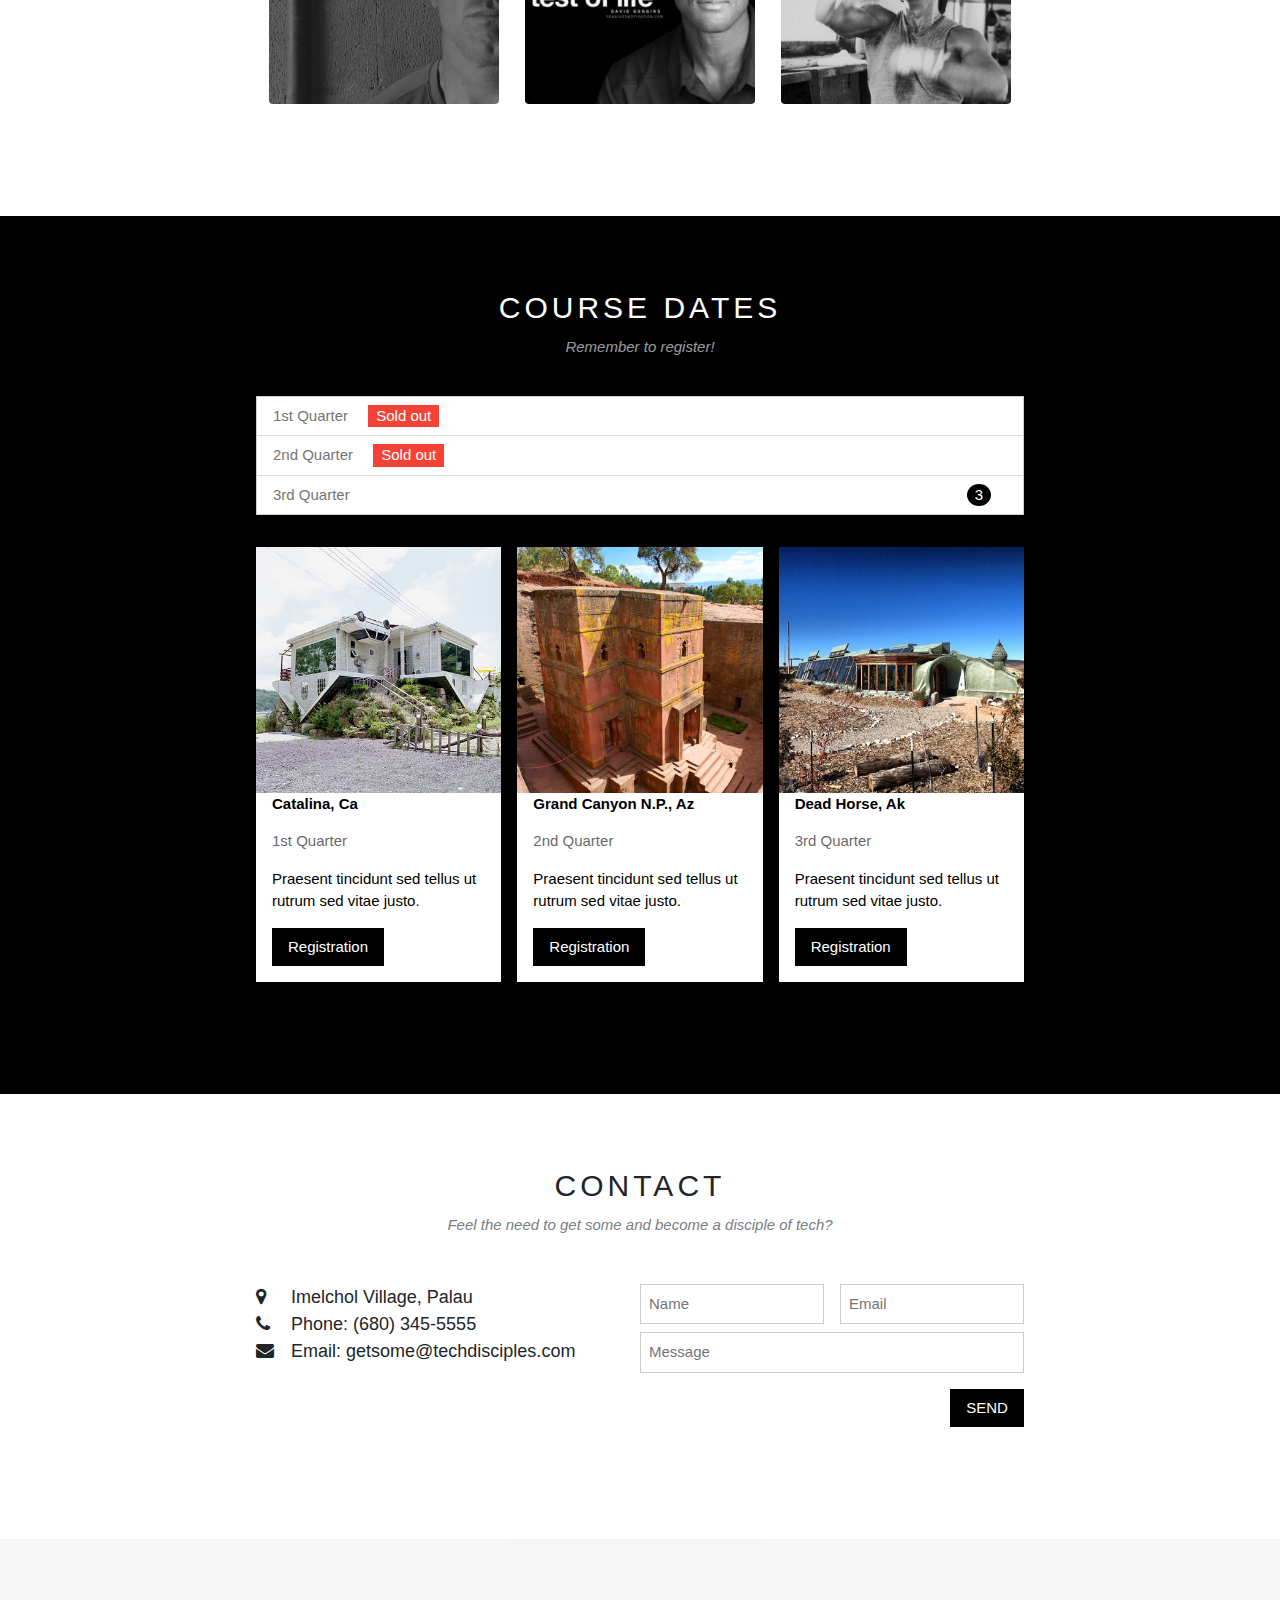
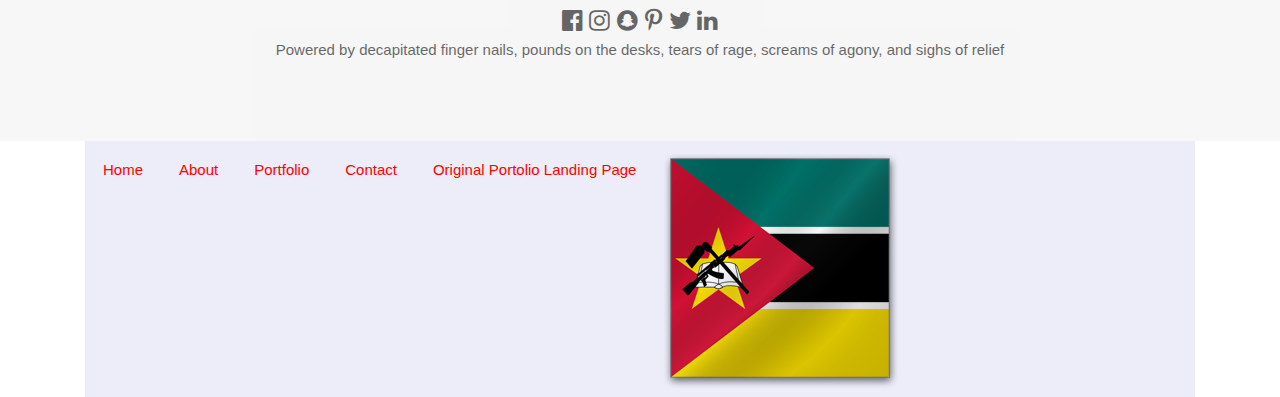
==== commit 3382c83c: "Remove coding school survey" ====
--- a/index.html
+++ b/index.html
@@ -118,7 +118,7 @@
         </div>
       </div>
     </div>
-  <!-- Ticket Modal -->
+  <!-- Info Modal -->
     <div id="ticketModal" class="w3-modal">
       <div class="w3-modal-content w3-animate-top w3-card-4">
         <header class="w3-container w3-teal w3-center w3-padding-32">
@@ -127,7 +127,7 @@
           <h2 class="w3-wide"><i class="fa fa-suitcase w3-margin-right"></i>Tickets</h2>
         </header>
         <div class="w3-container">
-          <p><label><i class="fa fa-shopping-cart"></i> Tickets, $15 per person</label></p>
+          <p><label><i class="fa fa-shopping-cart"></i> Registration, $15 per person</label></p>
           <input class="w3-input w3-border" type="text" placeholder="How many?">
           <p><label><i class="fa fa-user"></i> Send To</label></p>
           <input class="w3-input w3-border" type="text" placeholder="Enter email">
@@ -177,7 +177,6 @@
     <i class="fa fa-linkedin w3-hover-opacity"></i>
     <p class="w3-medium">Powered by <a href="https://www.youtube.com/channel/UCj6VfZEQTxX8Tp2My5L9Ykw" target="_blank">decapitated finger nails, pounds on the desks, tears of rage, screams of agony, and sighs of relief</a></p>
   </footer>
-
     <div class="container">
       <div id="navbar">
         <img id="navBarIcon"src="img/flagicon.png" alt="">
@@ -187,67 +186,6 @@
         <a href="contact.html">Contact</a>
         <a href="https://eggthecat.github.io/Portfolio-Landing-Page/">Original Portolio Landing Page</a>
       </div>
-      <header>
-        <h1>codificação shule</h1>
-      </header>
-      <form id="dating" action="index.html" method="post">
-        <select class="form-control" id="office">
-          <option value="0">Please Choose</option>
-          <option value="1">Paper and Pen</option>
-          <option value="2">Typewriter</option>
-          <option value="3">PC</option>
-          <option value="4">Apple</option>
-        </select>
-        <br>
-        <select class="form-control" id="beverage">
-          <option value="0">Please Choose</option>
-          <option value="1">Tap</option>
-          <option value="2">Filtered</option>
-          <option value="3">Bottled</option>
-          <option value="4">Sparkling</option>
-        </select>
-        <br>
-        <select class="form-control" id="pet">
-          <option value="0">Please Choose</option>
-          <option value="1">Nothing</option>
-          <option value="2">Fish</option>
-          <option value="3">Dog</option>
-          <option value="4">Cat</option>
-        </select>
-        <br>
-        <select class="form-control" id="wakeUp">
-          <option value="0">Please Choose</option>
-          <option value="1">4 am</option>
-          <option value="2">6 am</option>
-          <option value="3">8 am</option>
-          <option value="4">10 am</option>
-        </select>
-        <br>
-        <select class="form-control" id="pampering">
-          <option value="0">Please Choose</option>
-          <option value="1">Nothing</option>
-          <option value="2">Foam Roller</option>
-          <option value="3">Friendly Massage</option>
-          <option value="4">Daily Spa Treatment</option>
-        </select>
-        <br>
-        <select class="form-control" id="transport">
-          <option value="0">Please Choose</option>
-          <option value="1">Walk</option>
-          <option value="2">Bus</option>
-          <option value="3">Bike</option>
-          <option value="4">Sports Car</option>
-        </select>
-        <br>
-        <select class="form-control" id="feet">
-          <option value="0">Please Choose</option>
-          <option value="1">barefoot</option>
-          <option value="2">sandals</option>
-          <option value="3">sneakers</option>
-          <option value="4">snake skins</option>
-        </select>
-         <input type="submit" value="Submit">
-      </form>
     </div>
   </body>
 </html>
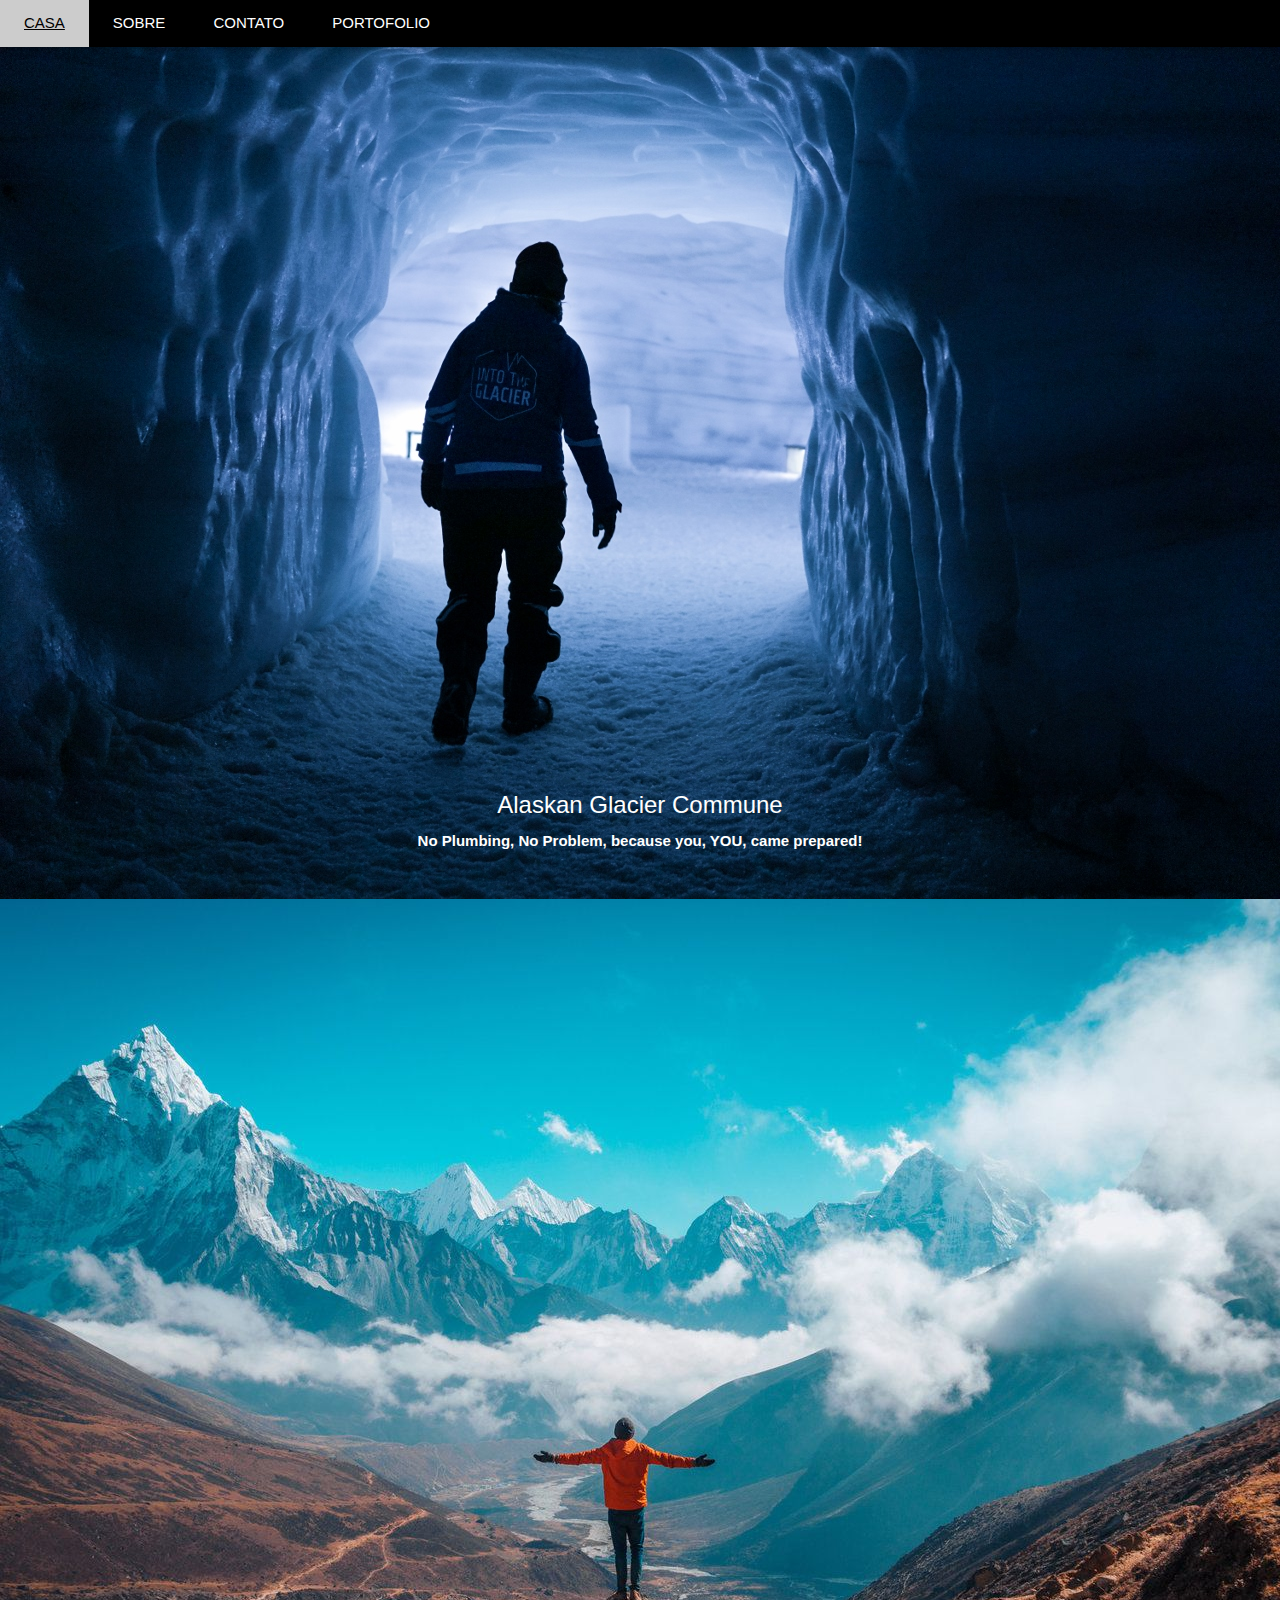
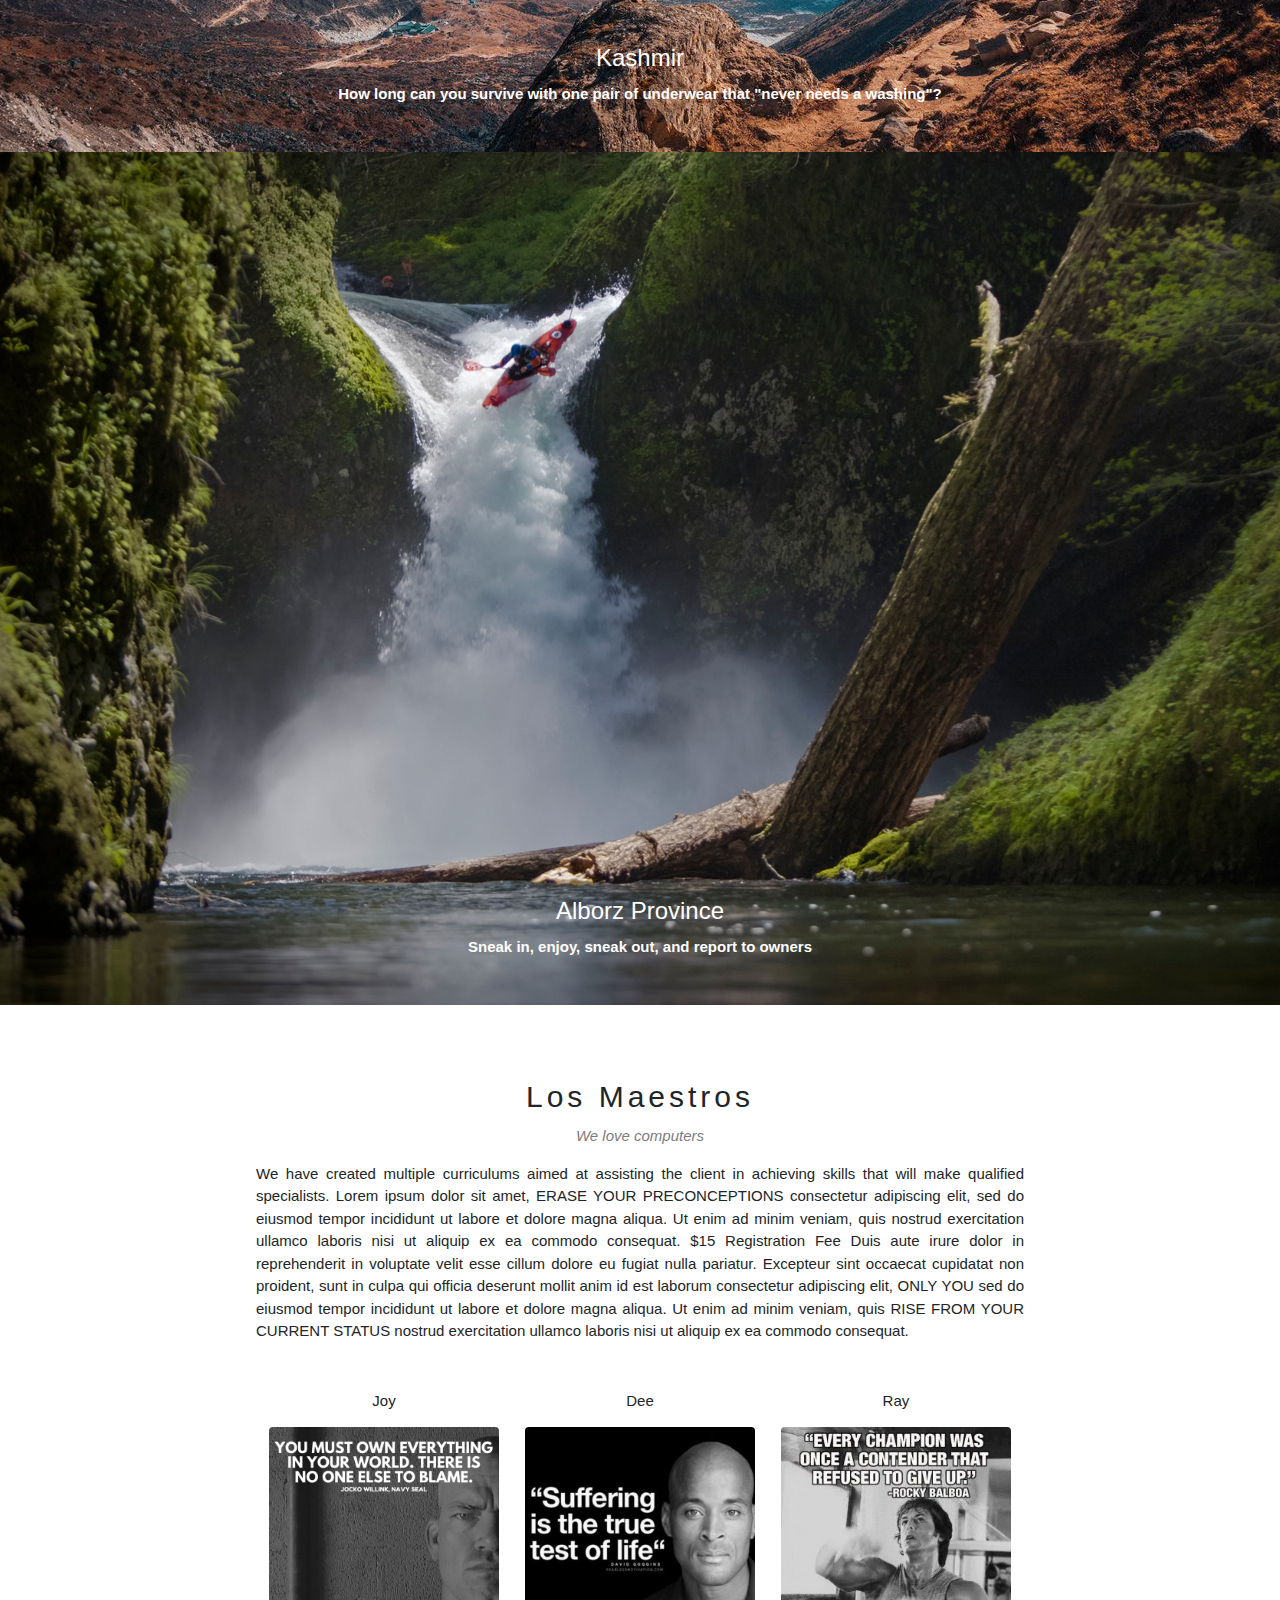
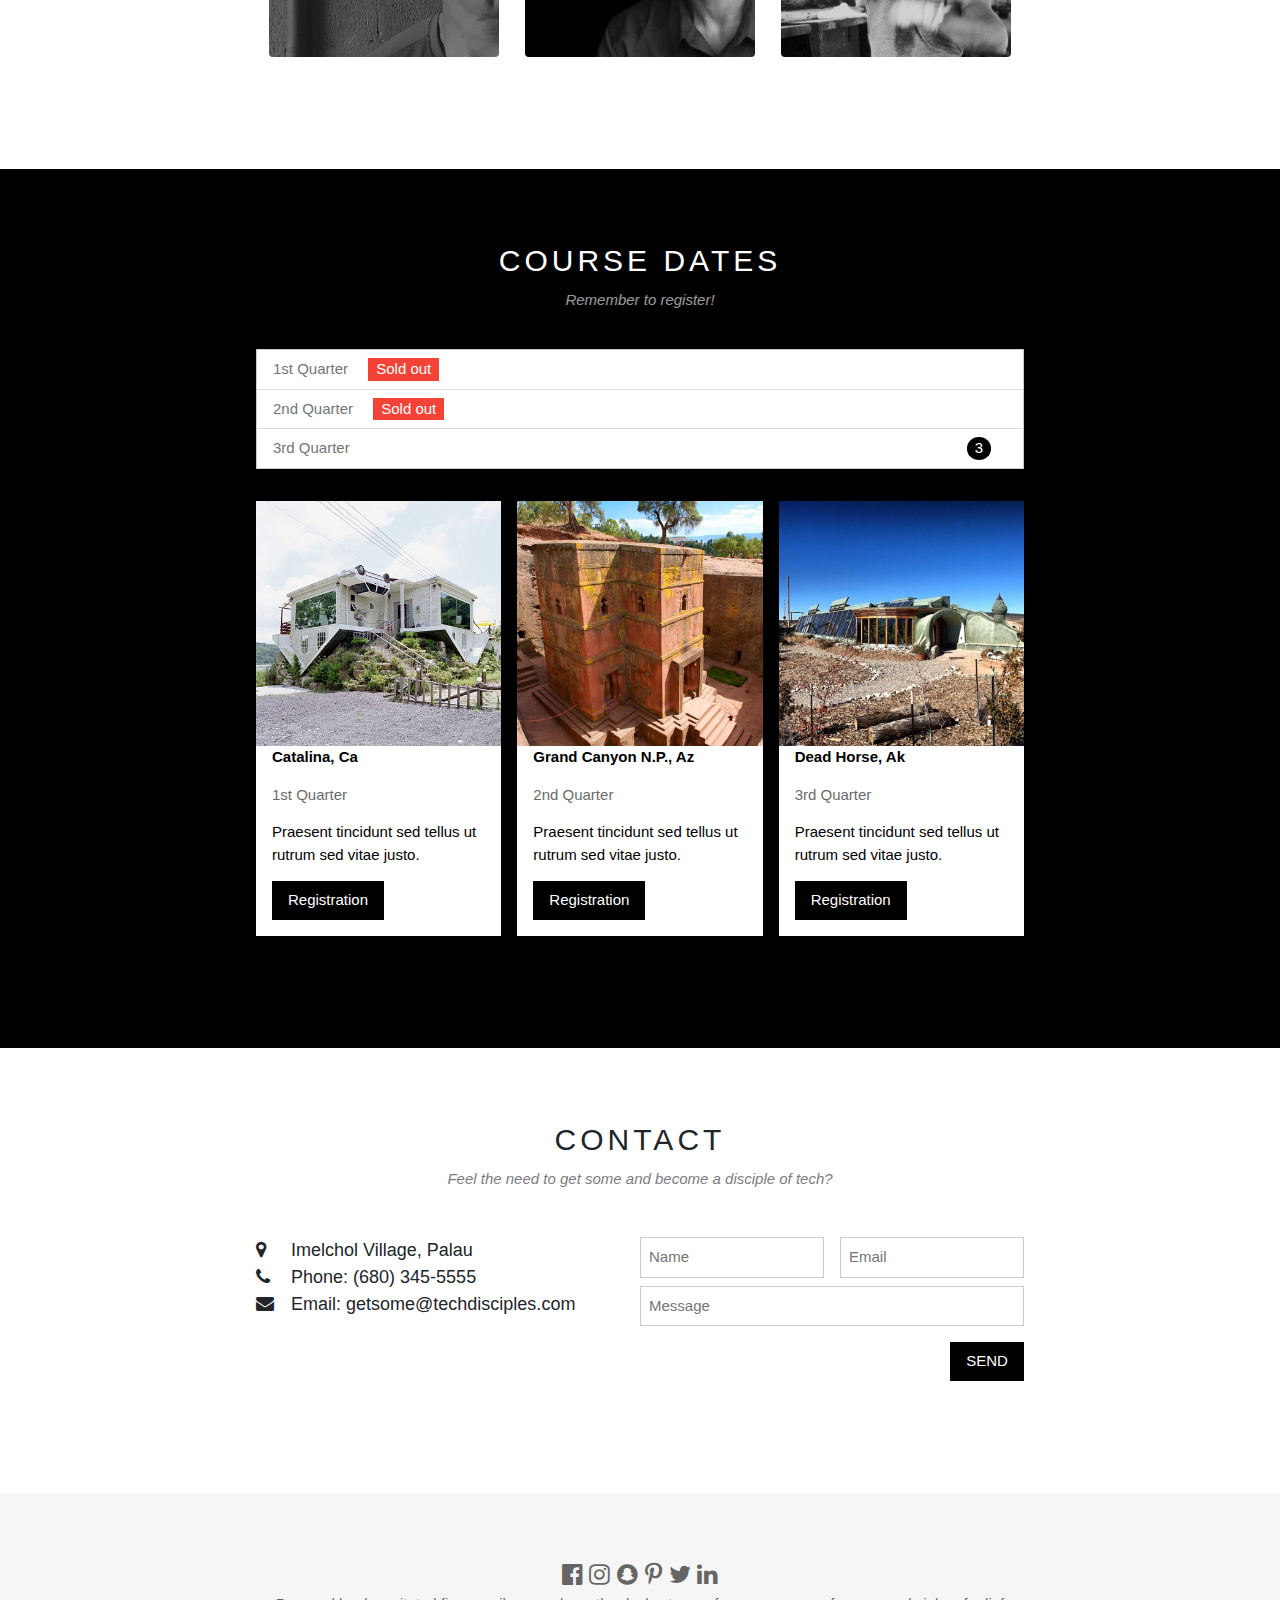
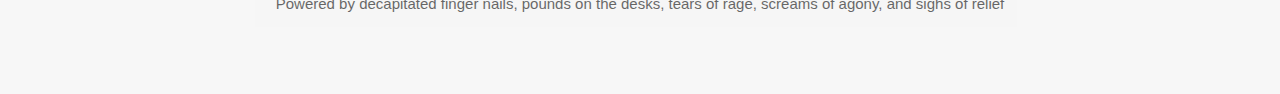
==== commit 0b87bc67: "Add image to img folder, use image for about.html, and put in styles/scripts sources in about.html h" ====
--- a/index.html
+++ b/index.html
@@ -22,7 +22,6 @@
         <a href="portfolio.html" class="w3-bar-item w3-button w3-padding-large w3-hide-small">PORTOFOLIO</a>
       </div>
     </div>
-    <a href="enter something" class="w3-padding-large w3-hover-red w3-hide-small w3-right">Search<i class="fa fa-search"></i></a>
 <!-- Navbar on small screens (remove the onclick attribute if you want the navbar to always show on top of the content when clicking on the links) -->
     <div id="navDemo" class="w3-bar-block w3-black w3-hide w3-hide-large w3-hide-medium w3-top" style="margin-top:46px">
       <a href="index.html" class="w3-bar-item w3-button w3-padding-large" onclick="myFunction()">Casa</a>
@@ -164,28 +163,16 @@
         </div>
       </div>
     </div>
+    <!-- End Page Content -->
+    <!-- Footer -->
+    <footer class="w3-container w3-padding-64 w3-center w3-opacity w3-light-grey w3-xlarge">
+      <i class="fa fa-facebook-official w3-hover-opacity"></i>
+      <i class="fa fa-instagram w3-hover-opacity"></i>
+      <i class="fa fa-snapchat w3-hover-opacity"></i>
+      <i class="fa fa-pinterest-p w3-hover-opacity"></i>
+      <i class="fa fa-twitter w3-hover-opacity"></i>
+      <i class="fa fa-linkedin w3-hover-opacity"></i>
+      <p class="w3-medium">Powered by <a href="https://www.youtube.com/channel/UCj6VfZEQTxX8Tp2My5L9Ykw" target="_blank">decapitated finger nails, pounds on the desks, tears of rage, screams of agony, and sighs of relief</a></p>
+    </footer>
   </body>
 </html>
-<!-- End Page Content -->
-<!-- Footer -->
-  <footer class="w3-container w3-padding-64 w3-center w3-opacity w3-light-grey w3-xlarge">
-    <i class="fa fa-facebook-official w3-hover-opacity"></i>
-    <i class="fa fa-instagram w3-hover-opacity"></i>
-    <i class="fa fa-snapchat w3-hover-opacity"></i>
-    <i class="fa fa-pinterest-p w3-hover-opacity"></i>
-    <i class="fa fa-twitter w3-hover-opacity"></i>
-    <i class="fa fa-linkedin w3-hover-opacity"></i>
-    <p class="w3-medium">Powered by <a href="https://www.youtube.com/channel/UCj6VfZEQTxX8Tp2My5L9Ykw" target="_blank">decapitated finger nails, pounds on the desks, tears of rage, screams of agony, and sighs of relief</a></p>
-  </footer>
-    <div class="container">
-      <div id="navbar">
-        <img id="navBarIcon"src="img/flagicon.png" alt="">
-        <a href="index.html">Home</a>
-        <a href="about.html">About</a>
-        <a href="portfolio.html">Portfolio</a>
-        <a href="contact.html">Contact</a>
-        <a href="https://eggthecat.github.io/Portfolio-Landing-Page/">Original Portolio Landing Page</a>
-      </div>
-    </div>
-  </body>
-</html>
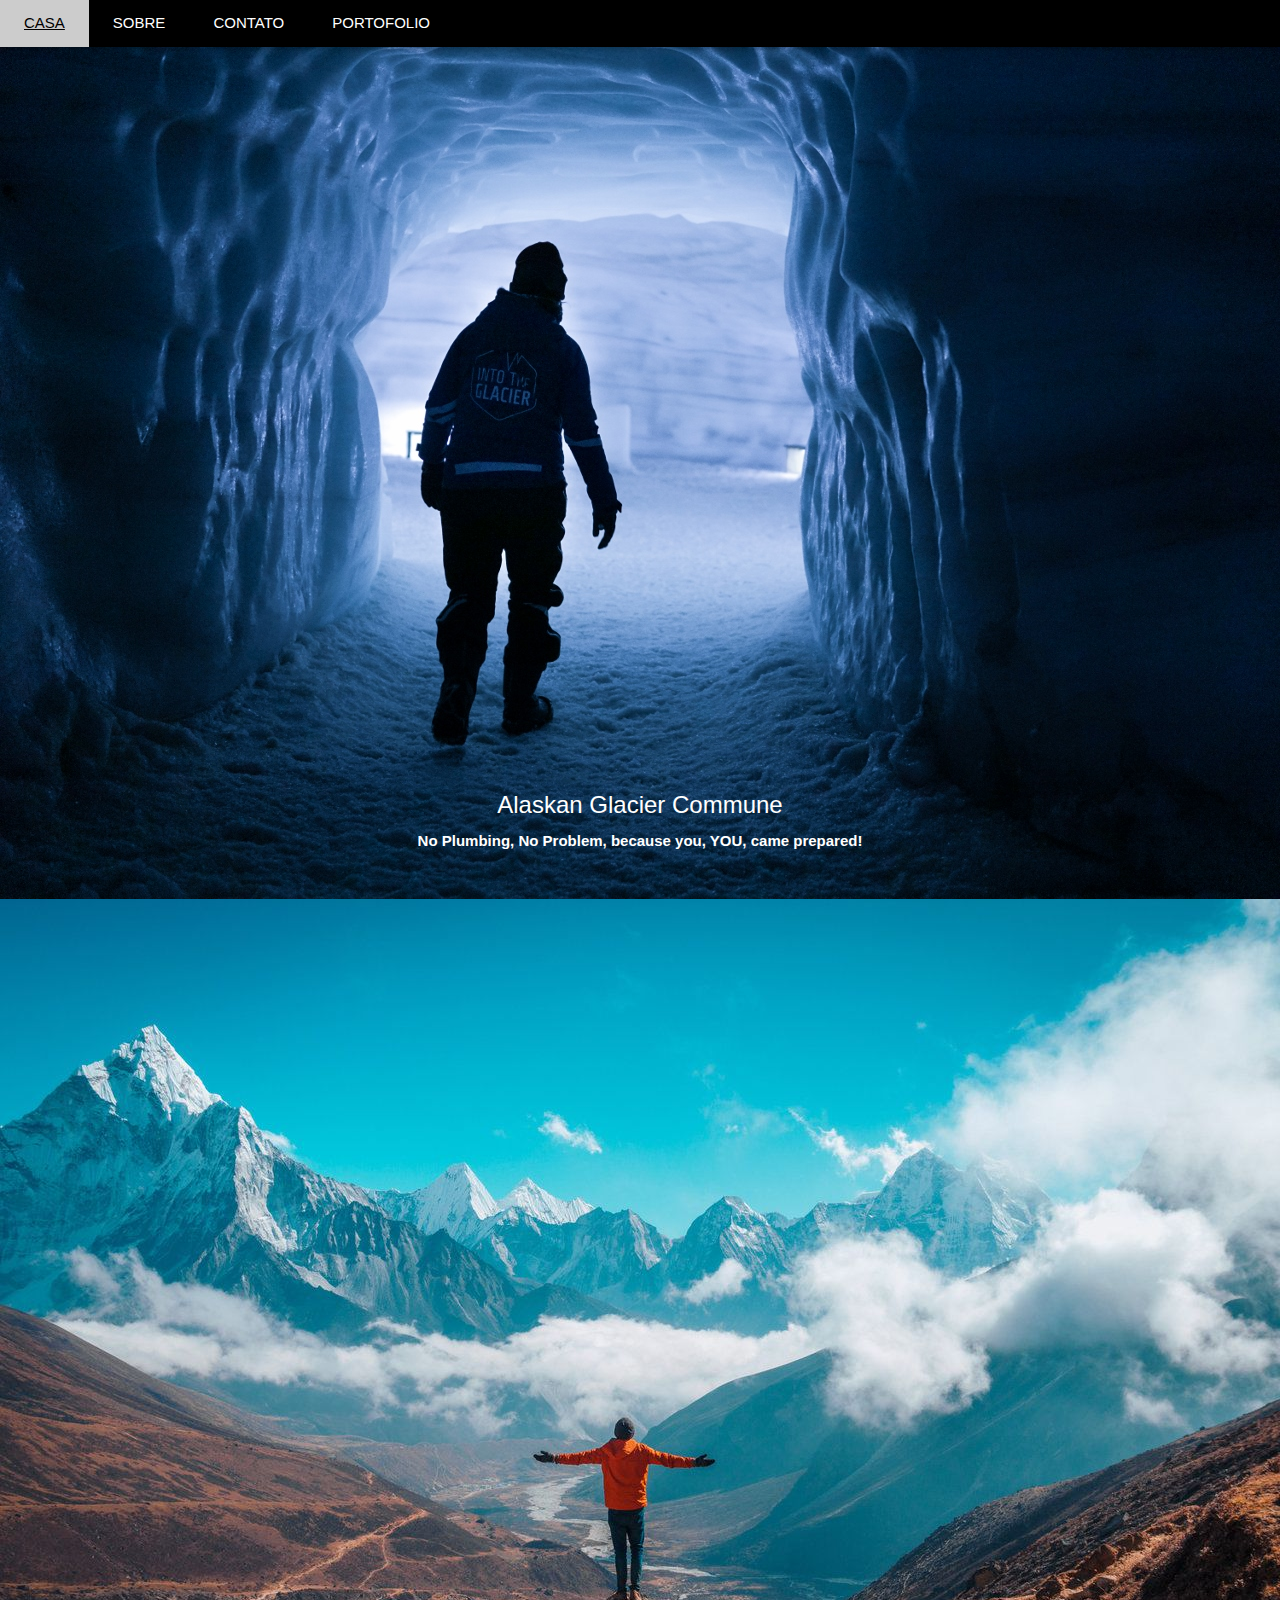
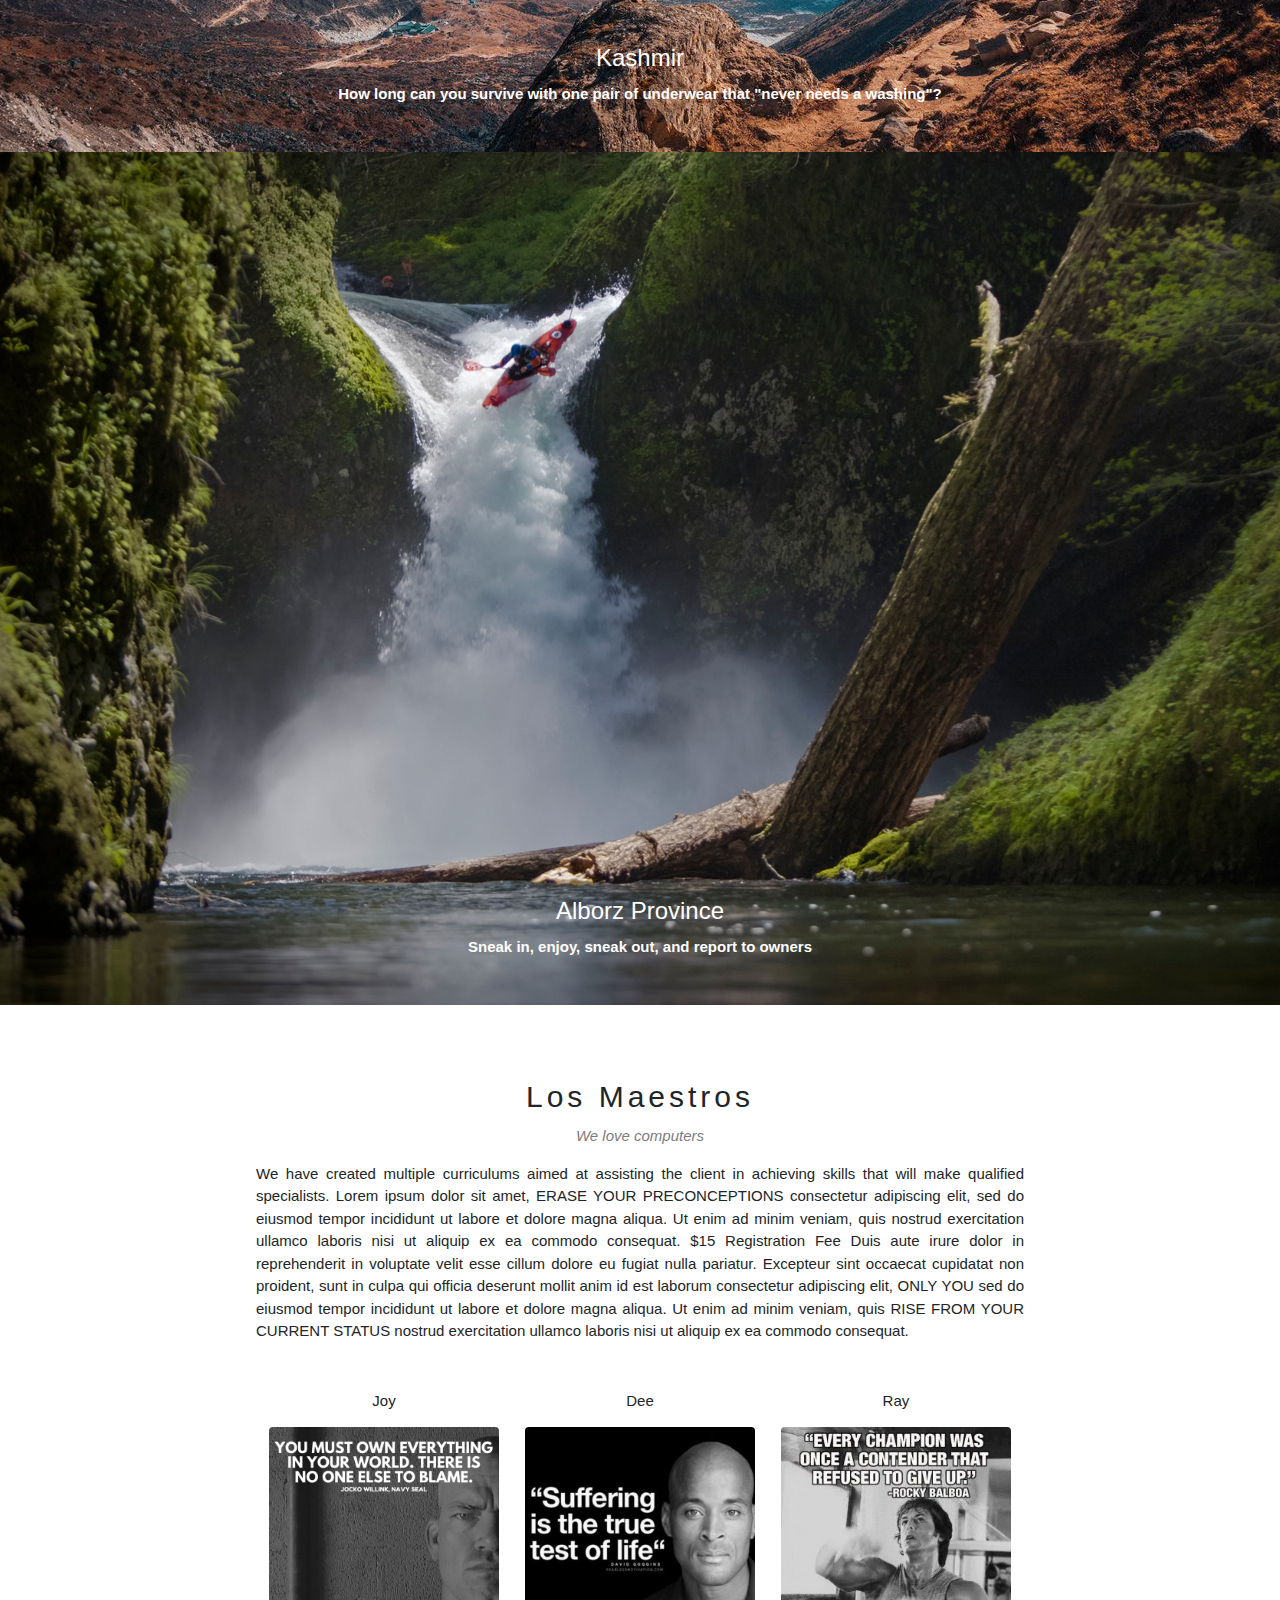
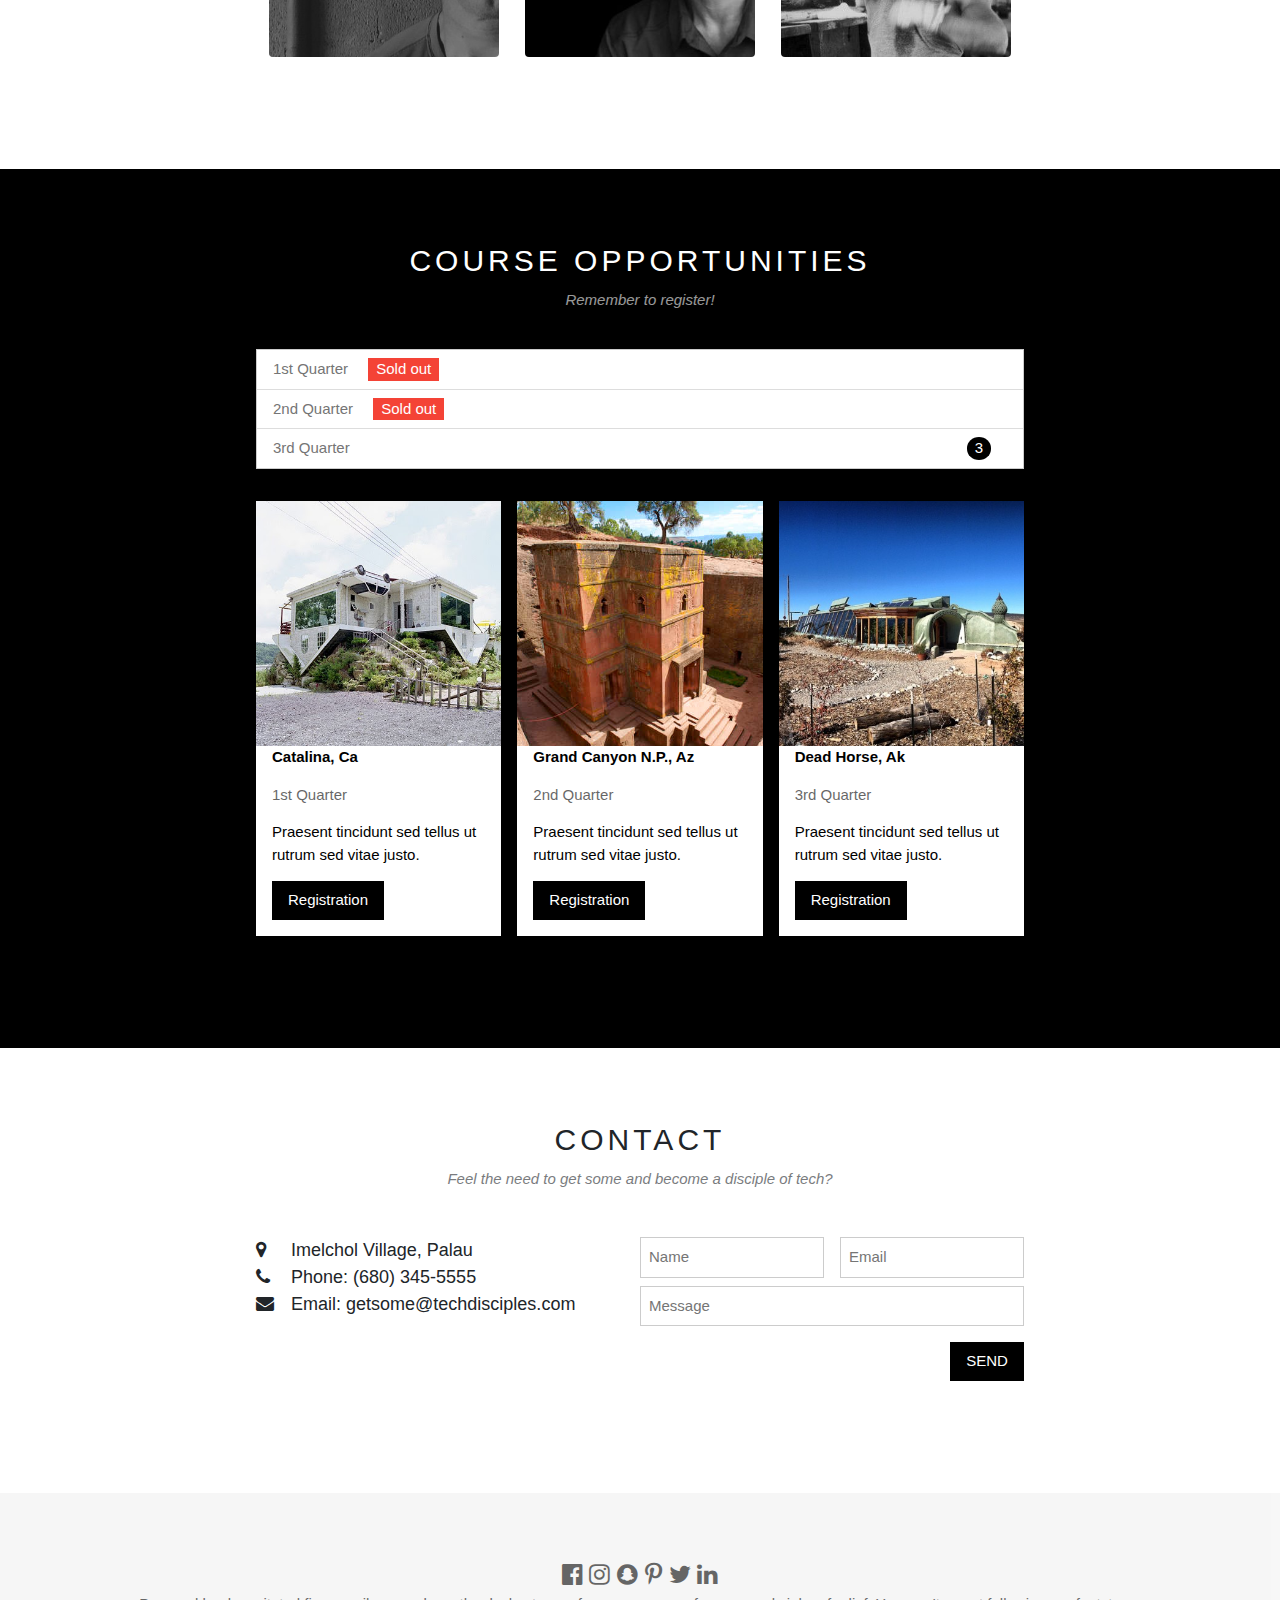
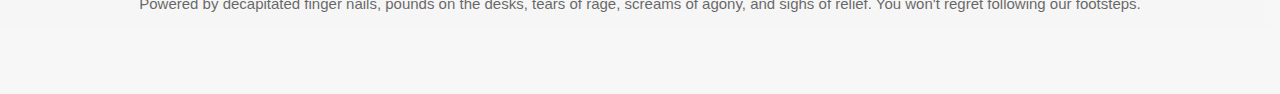
==== commit a7b11e8c: "Add styling in CSS, update story in about, add images to img folder, and improve js" ====
--- a/index.html
+++ b/index.html
@@ -79,7 +79,7 @@
   <!-- The Course Section -->
     <div class="w3-black" id="tour">
       <div class="w3-container w3-content w3-padding-64" style="max-width:800px">
-        <h2 class="w3-wide w3-center">COURSE DATES</h2>
+        <h2 class="w3-wide w3-center">COURSE OPPORTUNITIES</h2>
         <p class="w3-opacity w3-center"><i>Remember to register!</i></p><br>
         <ul class="w3-ul w3-border w3-white w3-text-grey">
           <li class="w3-padding">1st Quarter <span class="w3-tag w3-red w3-margin-left">Sold out</span></li>
@@ -172,7 +172,7 @@
       <i class="fa fa-pinterest-p w3-hover-opacity"></i>
       <i class="fa fa-twitter w3-hover-opacity"></i>
       <i class="fa fa-linkedin w3-hover-opacity"></i>
-      <p class="w3-medium">Powered by <a href="https://www.youtube.com/channel/UCj6VfZEQTxX8Tp2My5L9Ykw" target="_blank">decapitated finger nails, pounds on the desks, tears of rage, screams of agony, and sighs of relief</a></p>
+      <p class="w3-medium">Powered by <a href="https://www.youtube.com/channel/UCj6VfZEQTxX8Tp2My5L9Ykw" target="_blank">decapitated finger nails, pounds on the desks, tears of rage, screams of agony, and sighs of relief.  You won't regret following our footsteps.</a></p>
     </footer>
   </body>
 </html>
--- a/css/styles.css
+++ b/css/styles.css
@@ -13,3 +13,10 @@
   padding: 18px;
   text-decoration: none;
 }
+
+#cole{
+  float: left;
+  width: 20%;
+  height: 20%
+  opacity: 0.5;
+}
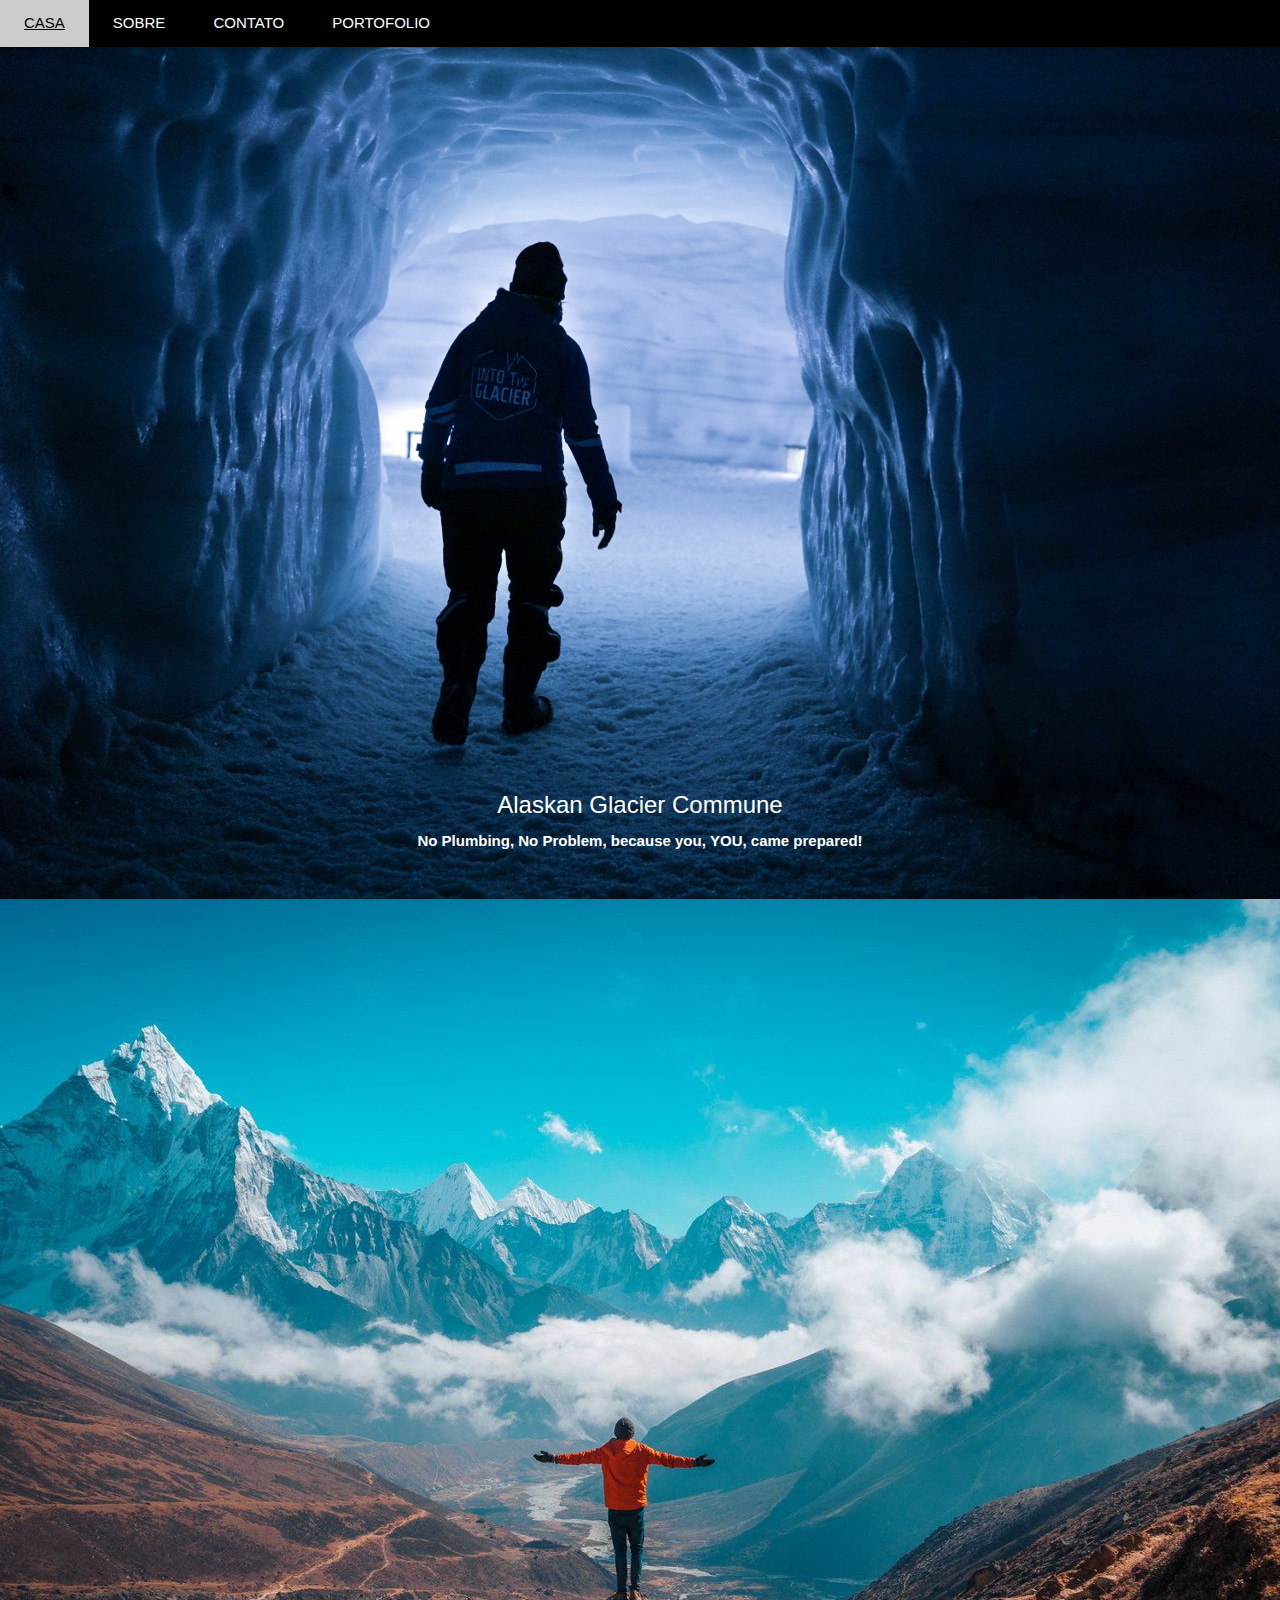
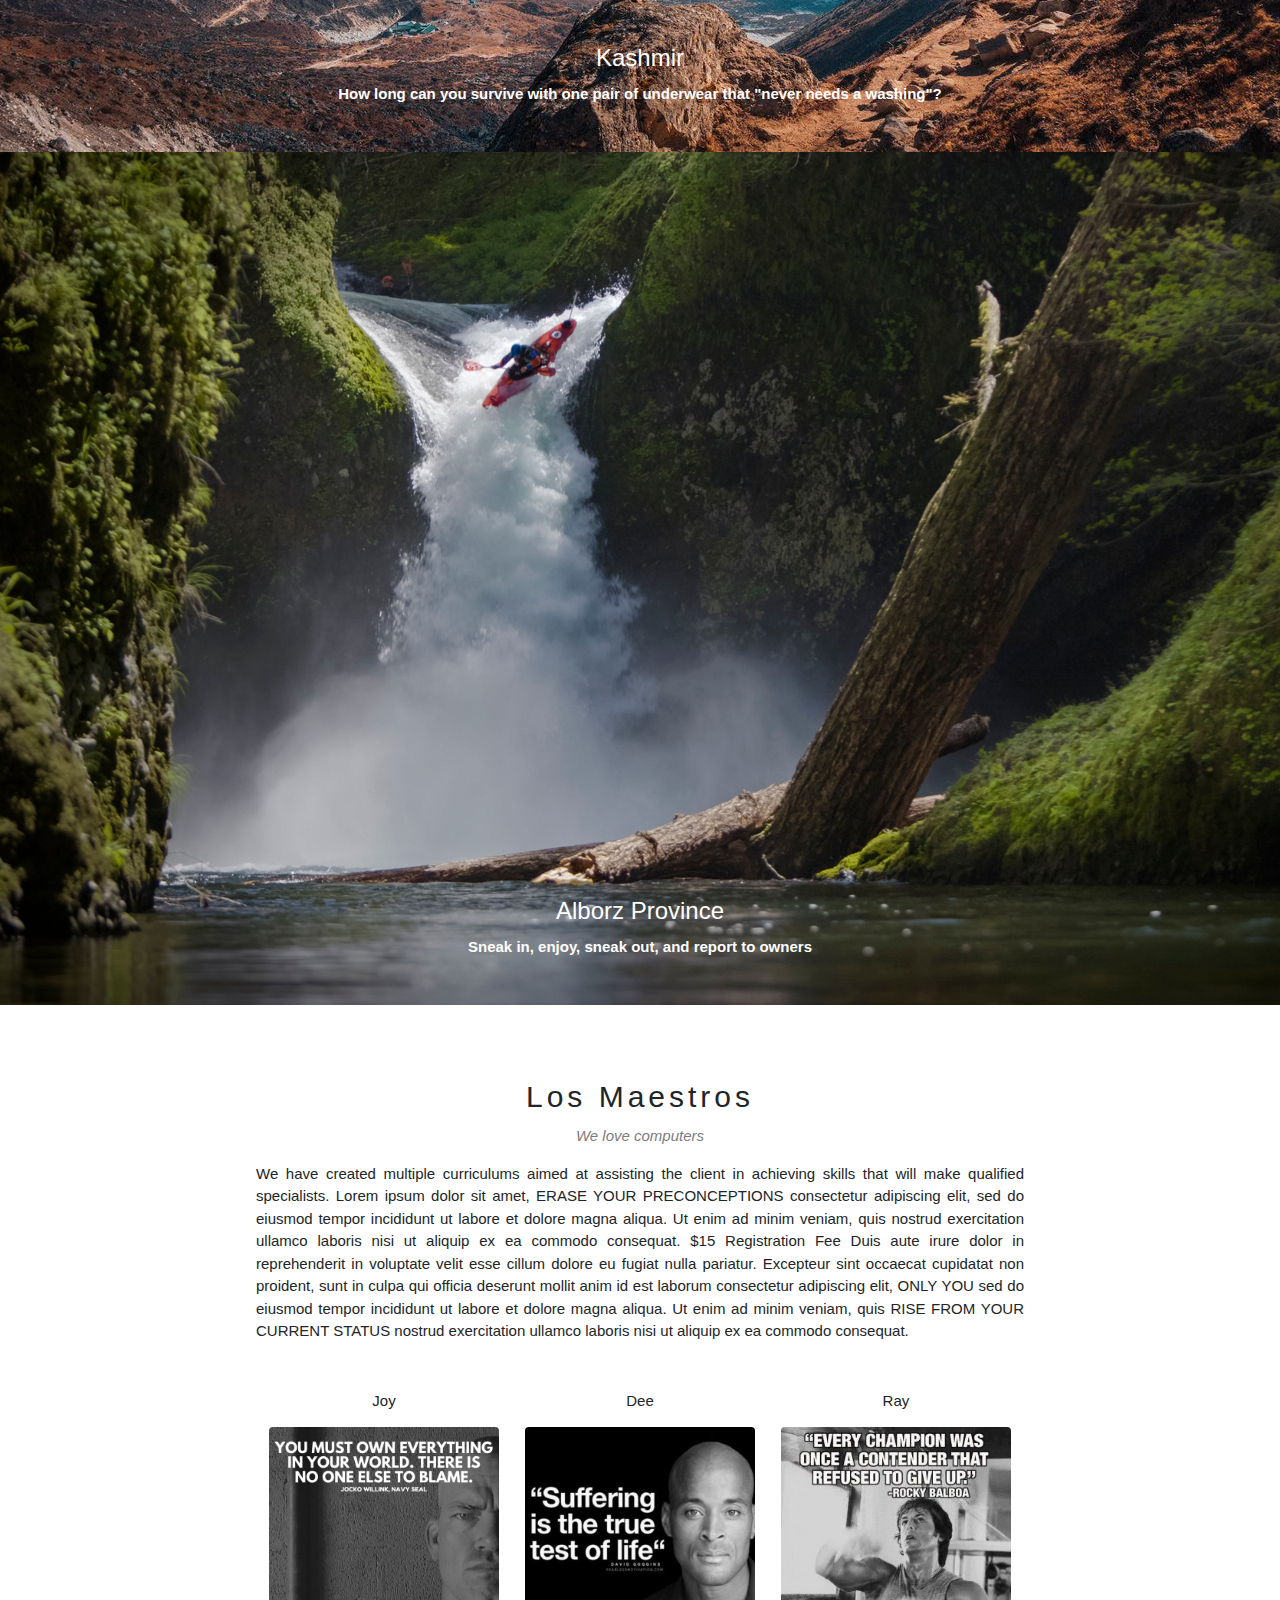
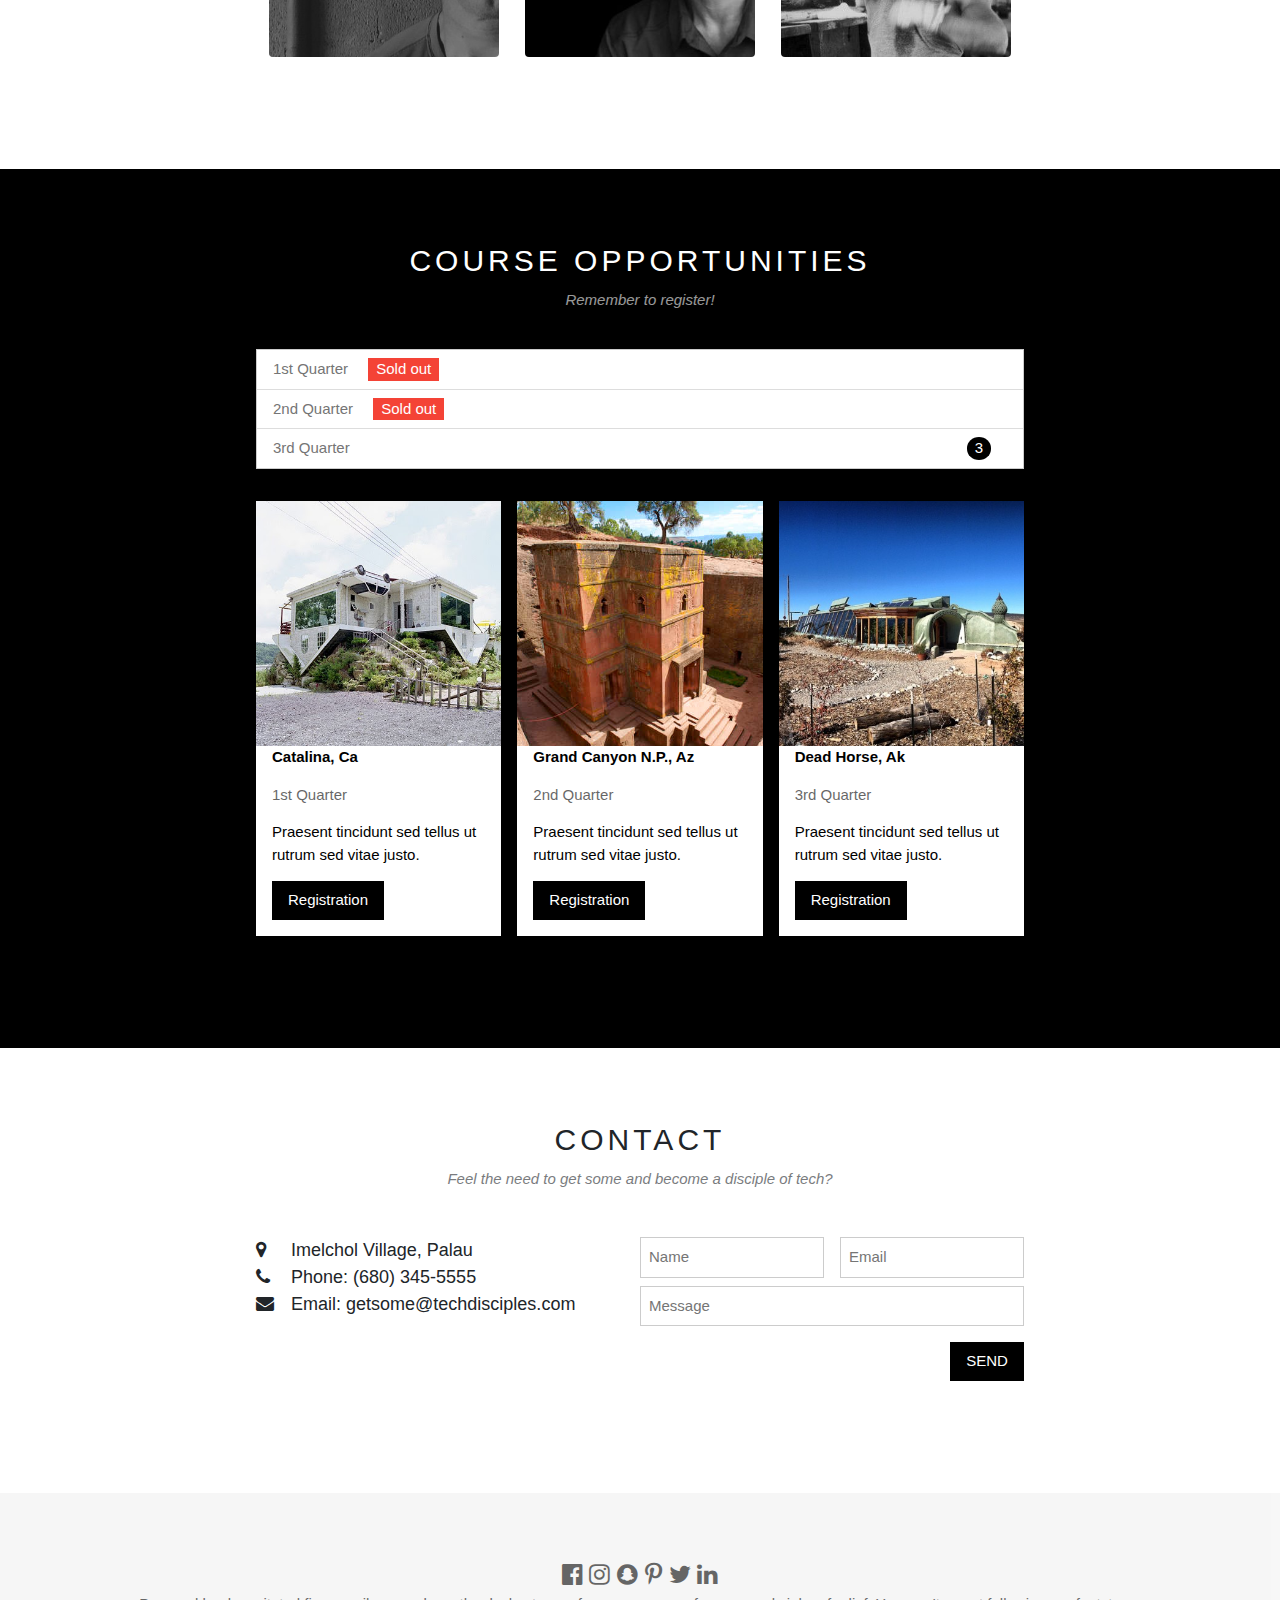
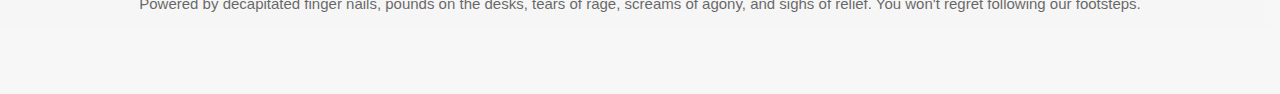
==== commit ce1a8d51: "Add .show/.hide method to js, but js is now broken. Update index.html and contact.html while trying " ====
--- a/index.html
+++ b/index.html
@@ -9,7 +9,7 @@
     <link rel="stylesheet" href="https://cdnjs.cloudflare.com/ajax/libs/font-awesome/4.7.0/css/font-awesome.min.css">
     <script src="js/jquery-3.4.1.js"></script>
     <script src="js/scripts.js" charset="utf-8"></script>
-    <title>codificação</title>
+    <title>Tech Disciples</title>
   </head>
   <body>
 <!-- Navbar -->
@@ -36,7 +36,7 @@
       <img src="img/manInGlacier.jpg" style="width:100%">
       <div class="w3-display-bottommiddle w3-container w3-text-white w3-padding-32 w3-hide-small">
         <h3>Alaskan Glacier Commune</h3>
-        <p><b>No Plumbing, No Problem, because you, YOU, came prepared!</b></p>
+        <p><b>No Plumbing, No Problem, because you, <strong>YOU</strong>, came prepared!</b></p>
       </div>
     </div>
     <div class="mySlides w3-display-container w3-center">
--- a/css/styles.css
+++ b/css/styles.css
@@ -20,3 +20,43 @@
   height: 20%
   opacity: 0.5;
 }
+
+#last {
+  font-family: 'Roboto Mono', monospace;
+  font-size: 20px;
+  color: black;
+  font-style: italic;
+}
+
+#programz {
+  text-align: center;
+  margin-left: 150px;
+  margin-right: 150px;
+  display: none;
+  }
+
+#program1{
+  text-align: center;
+  margin-left: 150px;
+  margin-right: 150px;
+  display: none;
+  }
+
+#program2{
+  text-align: center;
+  margin-left: 150px;
+  margin-right: 150px;
+  display: none;
+  }
+#program3{
+  text-align: center;
+  margin-left: 150px;
+  margin-right: 150px;
+  }
+#programz
+p  {
+  text-align: center;
+  margin-left: 150px;
+  margin-right: 150px;
+  text-decoration-line: none;
+}
